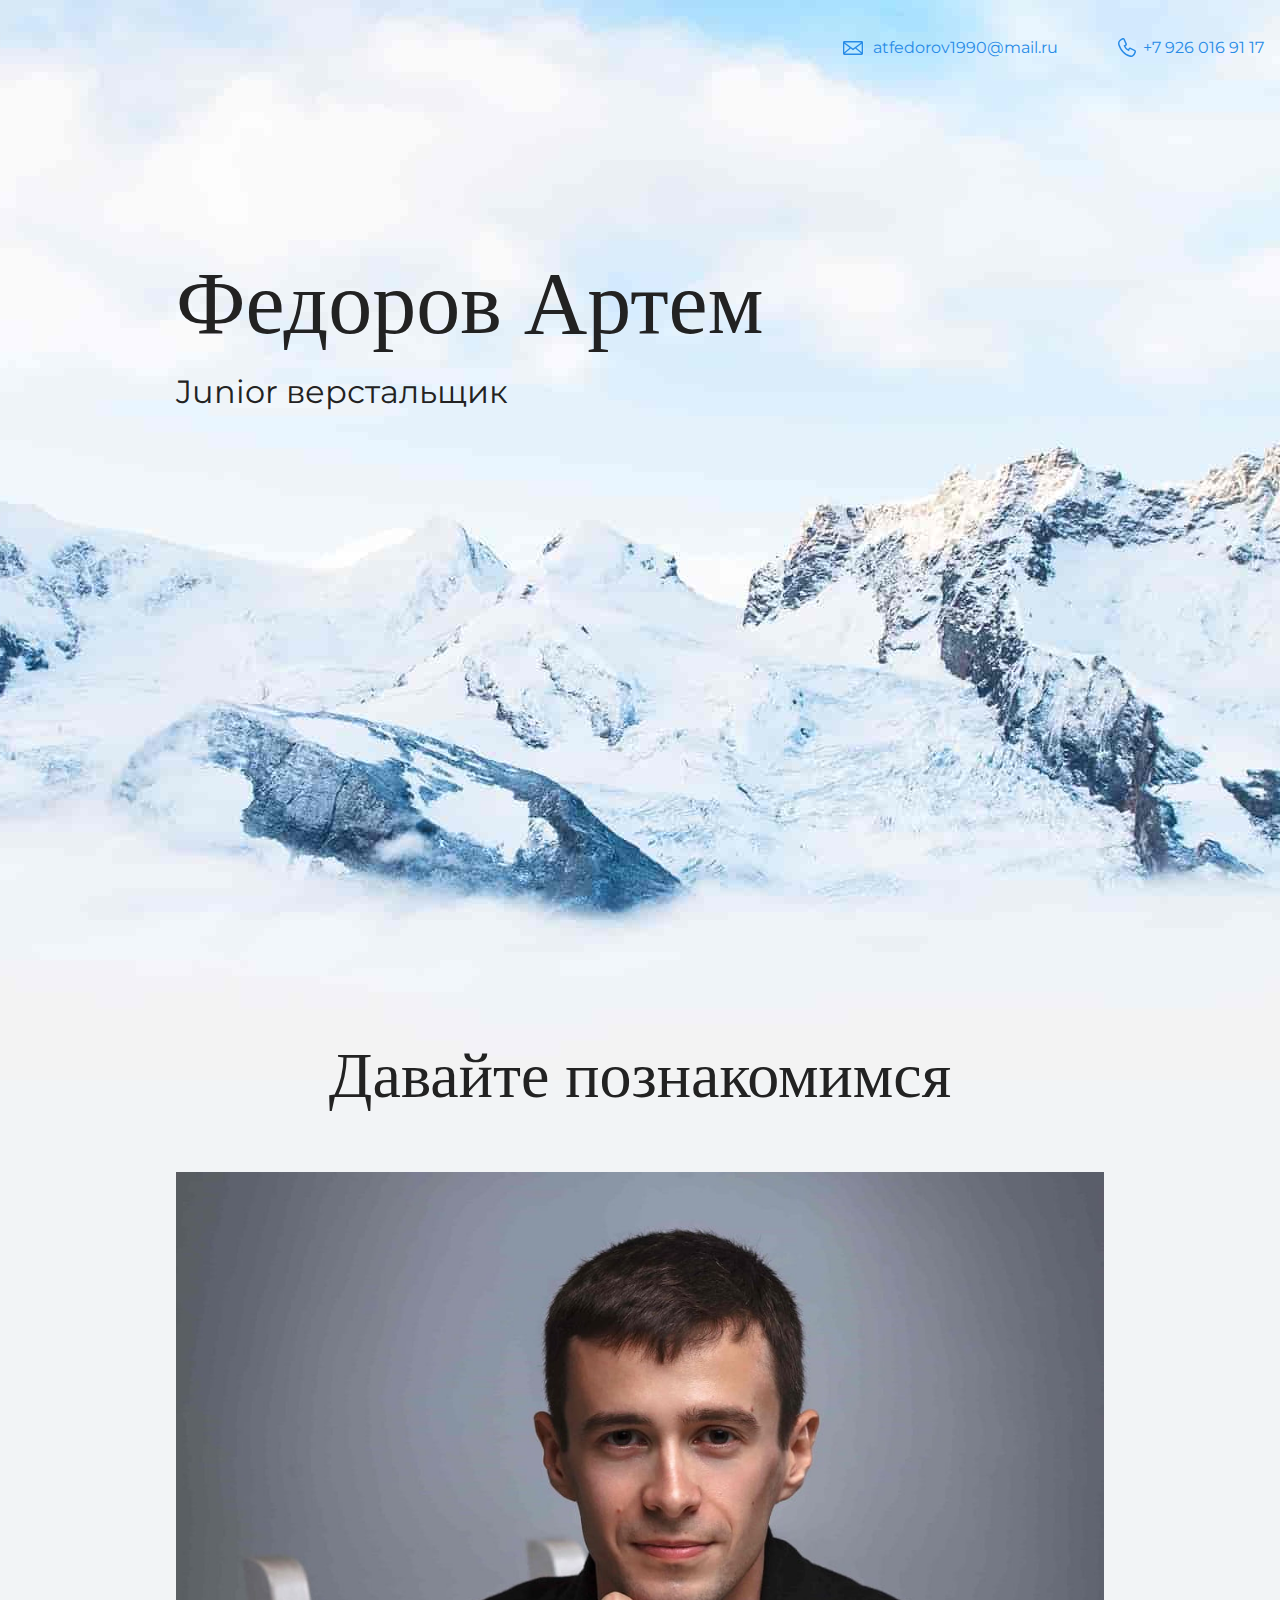
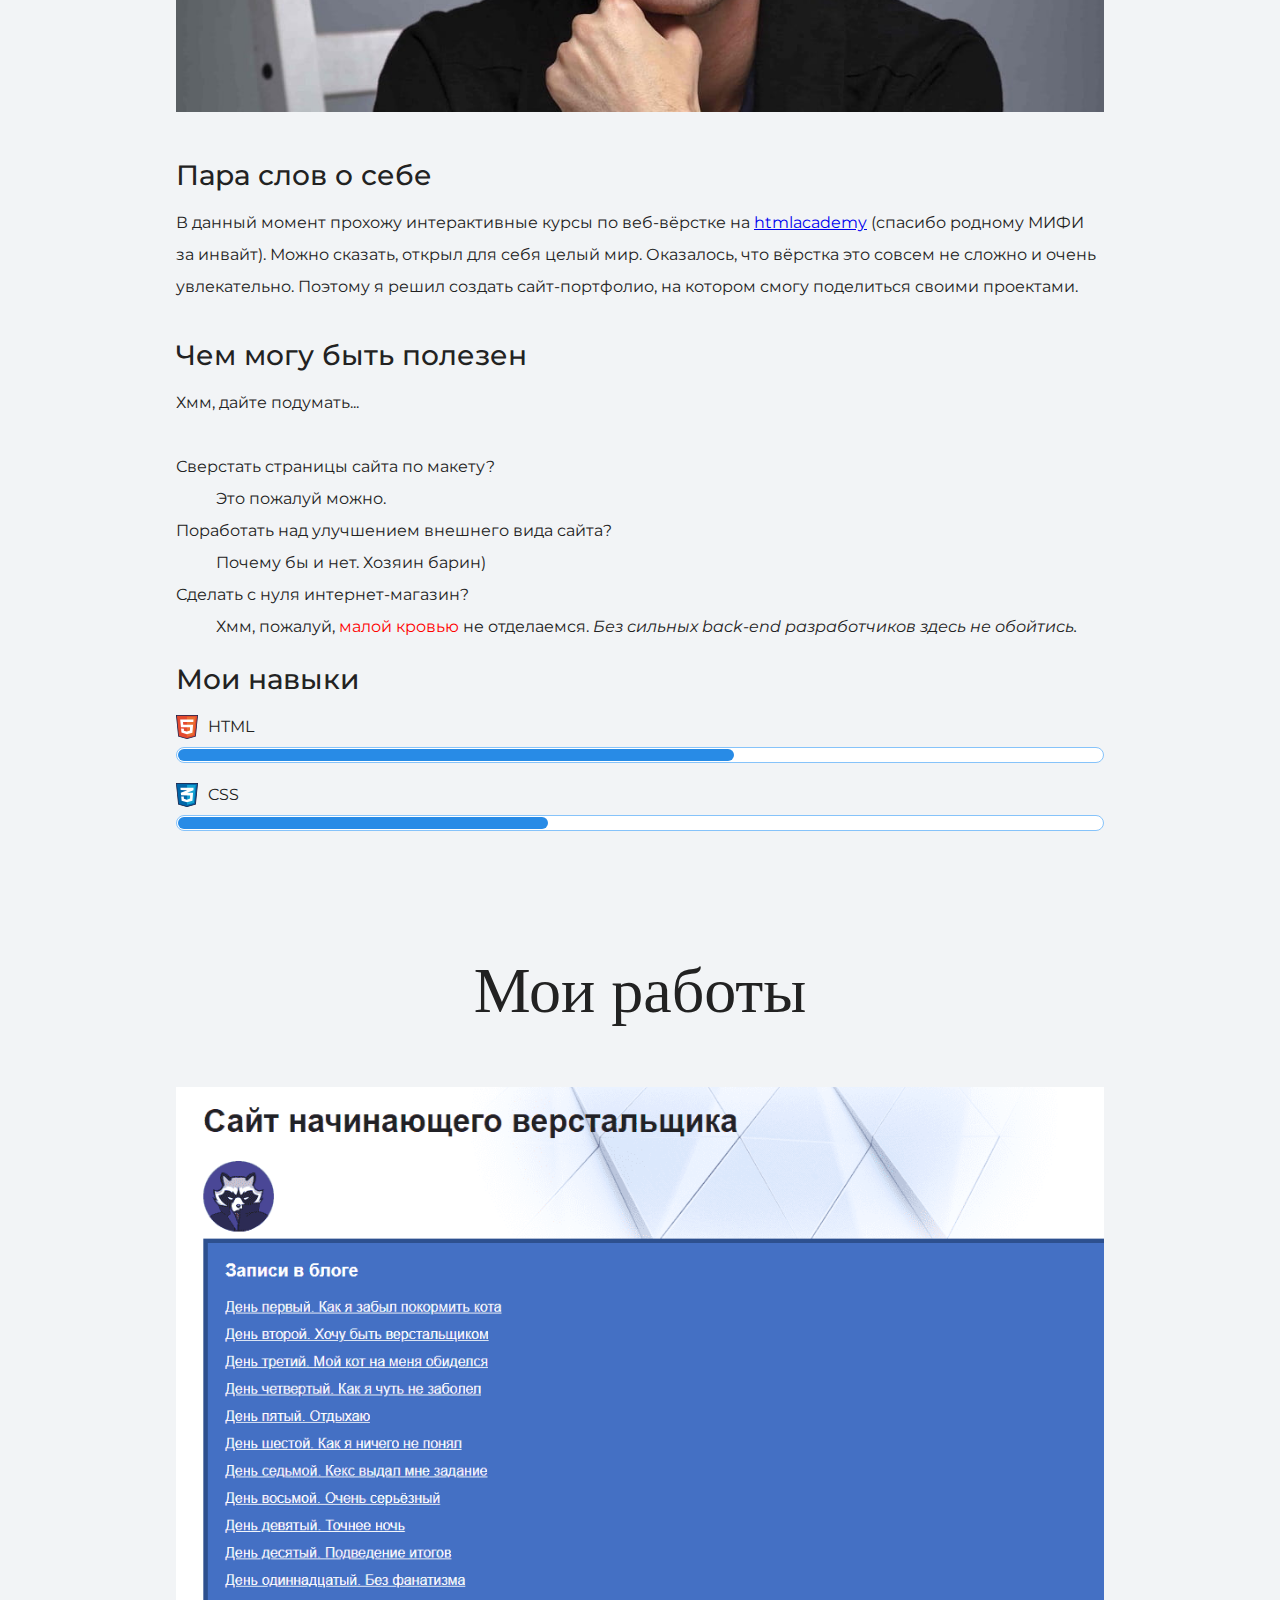
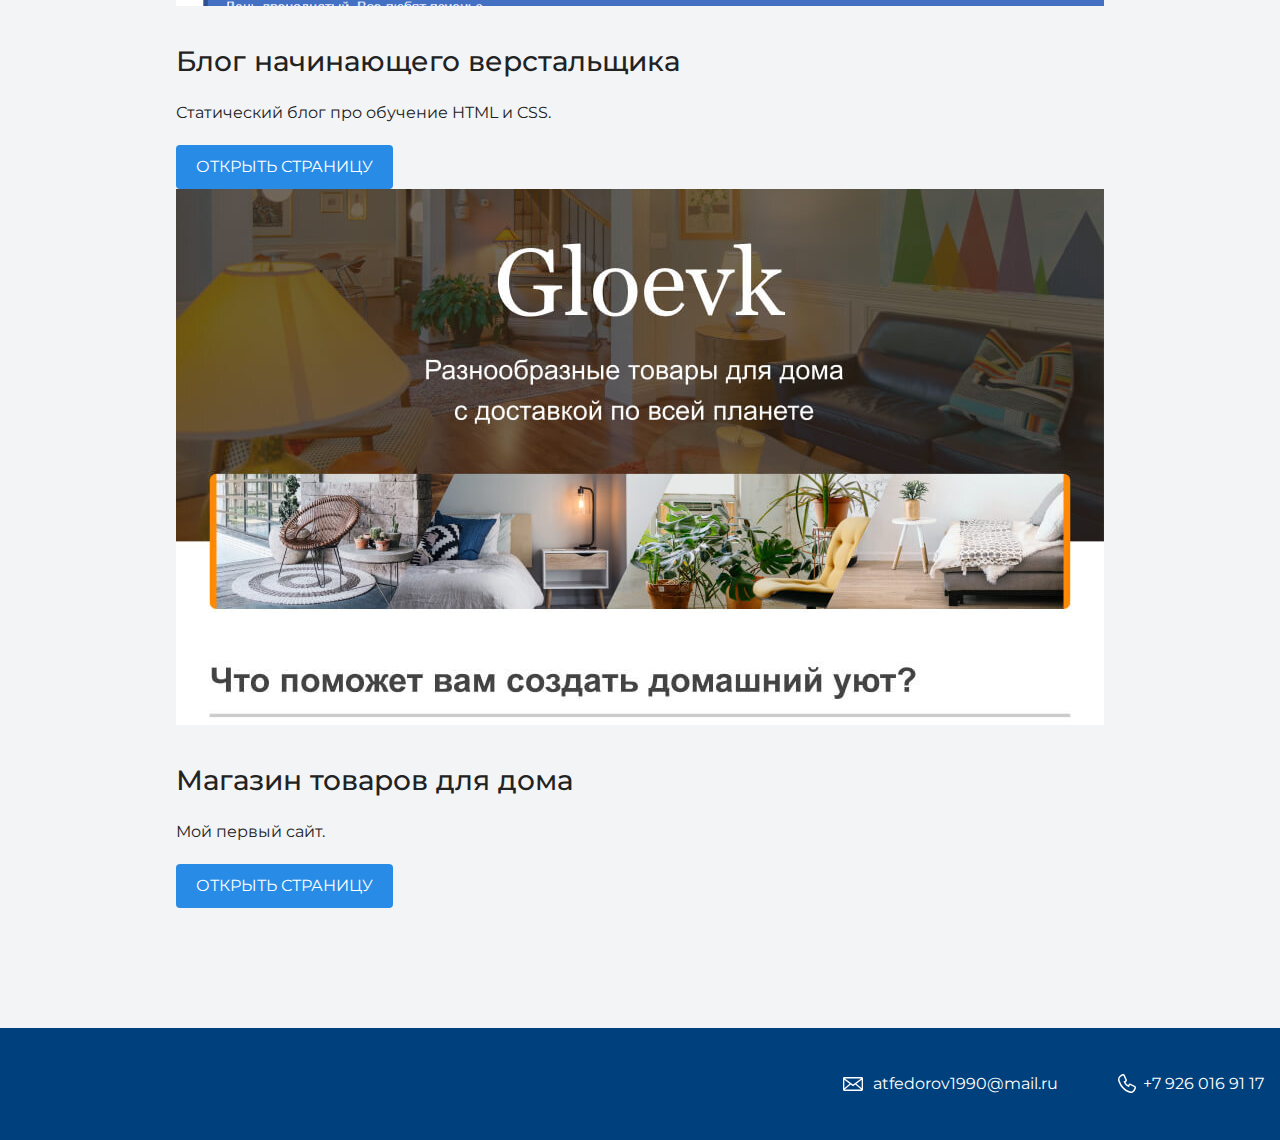
==== index.html @ 14bb5ca2 "[edit]: fix typos, change ordering in project section" ====
<!DOCTYPE html>
<html lang="ru">
  <head>
    <meta charset="UTF-8">
    <link rel="stylesheet" href="style.css">
    <link href="https://fonts.googleapis.com/css?family=Montserrat:400,500,700|Old+Standard+TT&display=swap&subset=cyrillic" rel="stylesheet">
    <title>Портфолио Junior верстальщика</title>
  </head>

  <body>
    <header class="page-header">
      <div class="container">
        <a class="header-email" href="mailto:atfedorov1990@mail.ru">atfedorov1990@mail.ru</a>
        <a class="header-phone" href="tel:+79260169117">+7 926 016 91 17</a>
      </div>
    </header>

    <main>
      <div class="container">
        <section class="hero-image">
          <h1 class="heading">Федоров Артем</h1>
          <p>Junior верстальщик</p>
        </section>

        <section class="intro">
          <h2 class="subheading">Давайте познакомимся</h2>
          <figure class="user-image">
            <img src="files/user.jpg" width="928" alt="Фотография Фодорова Артема">
          </figure>
          <h3>Пара слов о себе</h3>
          <p>В данный момент прохожу интерактивные курсы по веб-вёрстке на <a href="https://htmlacademy.ru/">htmlacademy</a> (спасибо родному МИФИ за инвайт). Можно сказать, открыл для себя целый мир. Оказалось, что вёрстка это совсем не сложно и очень увлекательно. Поэтому я решил создать сайт-портфолио, на котором смогу поделиться своими проектами.</p>
          <h3>Чем могу быть полезен</h3>
          <p>Хмм, дайте подумать...</p>
          <dl>
            <dt>Сверстать страницы сайта по макету?</dt>
            <dd>Это пожалуй можно.</dd>
            <dt>Поработать над улучшением внешнего вида сайта?</dt>
            <dd>Почему бы и нет. Хозяин барин)</dd>
            <dt>Сделать с нуля интернет-магазин?</dt>
            <dd>Хмм, пожалуй, <span class="danger-text">малой кровью</span> не отделаемся. <em>Без сильных back-end разработчиков здесь не обойтись.</em></dd>
          </dl>
          <div class="skills">
            <h3>Мои навыки</h3>
            <dl class="skills-list">
              <dt class="skill-html">HTML</dt>
              <dd class="level"><div style="width: 60%;">60%</div></dd>
              <dt class="skill-css">CSS</dt>
              <dd class="level"><div style="width: 40%;">40%</div></dd>
          </div>
        </section>

        <section class="portfolio">
          <h2 class="subheading">Мои работы</h2>
          <figure class="project-image">
            <img src="files/project-blog.png" width="928" alt="Сайт начинающего верстальщика">
          </figure>
          <h3>Блог начинающего верстальщика</h3>
          <p>Статический блог про обучение HTML и CSS.</p>
          <a class="button" href="source/project-blog/index.html">Открыть страницу</a>
          <figure class="project-image">
            <img src="files/project-gloevk.jpg" width="928" alt="Cайт магазина товаров для дома">
          </figure>
          <h3>Магазин товаров для дома</h3>
          <p>Мой первый сайт.</p>
          <a class="button" href="source/project-gloevk/index.html">Открыть страницу</a>
        </section>
      </div>
    </main>

    <footer class="page-footer">
      <div class="container">
        <a class="footer-email" href="mailto:atfedorov1990@mail.ru">atfedorov1990@mail.ru</a>
        <a class="footer-phone" href="tel:+79260169117">+7 926 016 91 17</a>
      </div>
    </footer>
  </body>
</html>
---- style.css ----
body {
  margin: 0;
  min-width: 960px;
  font-family: "Montserrat", "Helvetica", "Arial", sans-serif;
  font-size: 16px;
  line-height: 32px;
  color: #222222;
  background-color: #f2f4f6;
  background-image: url("img/hero-bg.jpg");
  background-repeat: no-repeat;
  background-position: top center;
}

.container {
  max-width: 928px;
  margin: 0 auto;
  padding: 0 16px;
}

.page-header {
  margin: 0 0 160px;
  padding: 32px 0 32px;
}

.page-header .container,
.page-footer .container {
  max-width: 1408px;
  text-align: right;
}

.page-header a {
  margin-left: 56px;
  color: #288be6;
  text-decoration: none;
  background-repeat: no-repeat;
  background-position: left;
}

.header-email {
  padding-left: 30px;
  background-image: url("img/icon-email-header.svg");
}

.header-phone {
  padding-left: 25px;
  background-image: url("img/icon-phone-header.svg");
}

.hero-image {
  margin-bottom: 620px;
}

.hero-image .container {
  max-width: 1408px;
  text-align: center;
}

.heading {
  margin: 0 0 16px;
  font-family: "Old Standard TT", "Times", "Times New Roman", serif;
  font-size: 88px;
  line-height: 96px;
  font-weight: 400;
}

.hero-image p {
  margin: 0;
  font-size: 32px;
  line-height: 48px;
}

.intro {
  margin: 0 0 120px;
}

.subheading {
  margin: 0 0 56px;
  font-family: "Old Standard TT", "Times", "Times New Roman", serif;
  font-size: 64px;
  line-height: 80px;
  font-weight: 400;
  text-align: center;
}

.user-image {
  margin: 0 0 32px;
  text-align: center;
}

.intro h3,
.portfolio h3 {
  margin: 0 0 12px;
  font-size: 28px;
  line-height: 40px;
  font-weight: 500;
}

.intro p {
  margin: 0 0 32px;
}

.skills-list {
  margin: 0;
  padding: 0;
}

.skills-list dt {
  padding-left: 32px;
  background-repeat: no-repeat;
  background-position: left;
}

.skill-html {
  background-image: url("img/icon-html.svg");
}

.skill-css {
  background-image: url("img/icon-css.svg");
}

.level {
  margin: 4px 0 16px;
  padding: 0;
  height: 14px;
  font-size: 0;
  background-color: #ffffff;
  border: 1px solid #86c3fa;
  border-radius: 8px;
}

.level div {
  margin: 1px;
  height: 12px;
  background-color: #288be6;
  border-radius: 6px;
}

.portfolio {
  margin: 0 0 120px;
}

.projects {
  margin: 0;
  padding: 0;
  list-style: none;
}

.projects li {
  margin: 0 0 80px;
}

.project-image {
  margin: 0 0 24px;
  text-align: center;
}

.projects p {
  margin: 0 0 24px;
}

.button {
  padding: 6px 20px;
  display: inline-block;
  vertical-align: baseline;
  text-decoration: none;
  text-transform: uppercase;
  border-radius: 4px;
  background-color: #288be6;
  color: #ffffff;
}

.page-footer {
  padding: 40px 0;
  background-color: #00417d;
  color: #ffffff;
}

.page-footer a {
  margin-left: 56px;
  color: inherit;
  text-decoration: none;
  background-repeat: no-repeat;
  background-position: left;
}

.footer-email {
  padding-left: 30px;
  background-image: url("img/icon-email-footer.svg");
}

.footer-phone {
  padding-left: 25px;
  background-image: url("img/icon-phone-footer.svg");
}

.danger-text {
  color: #FF0000;
}
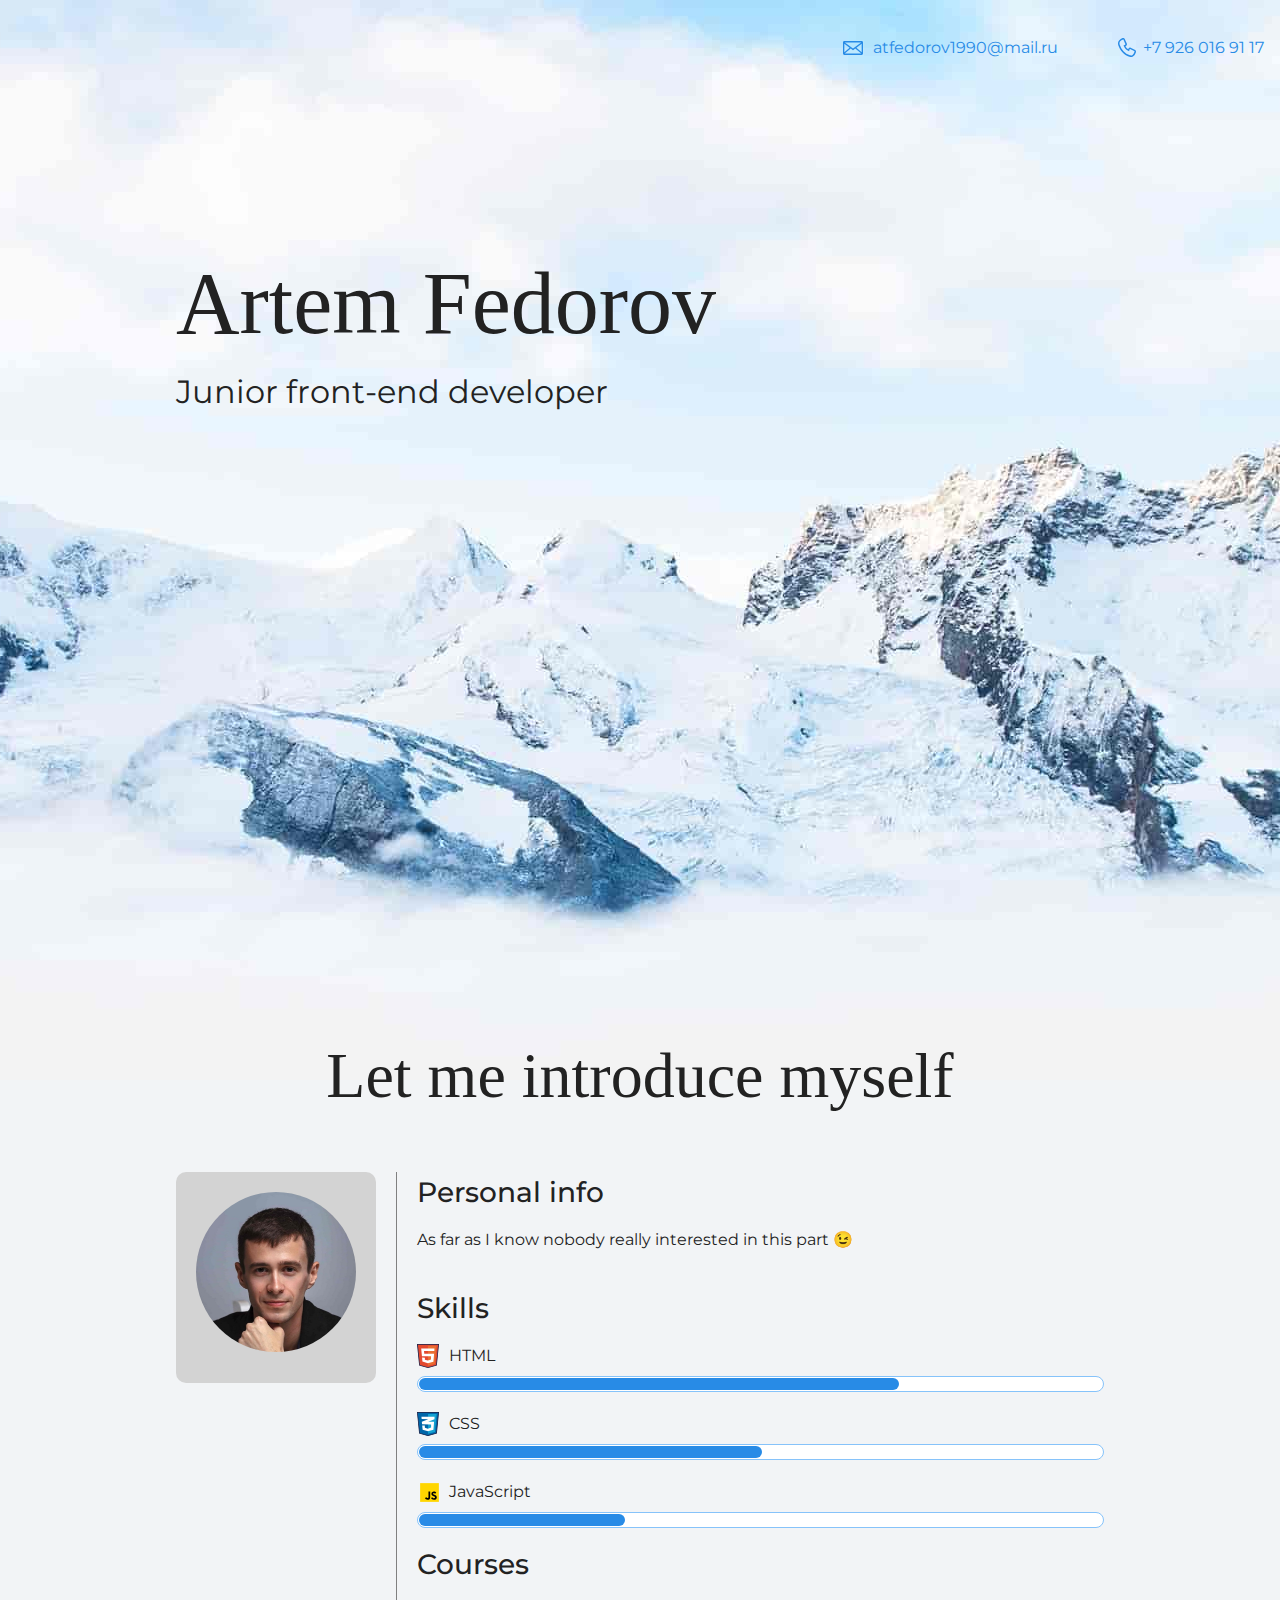
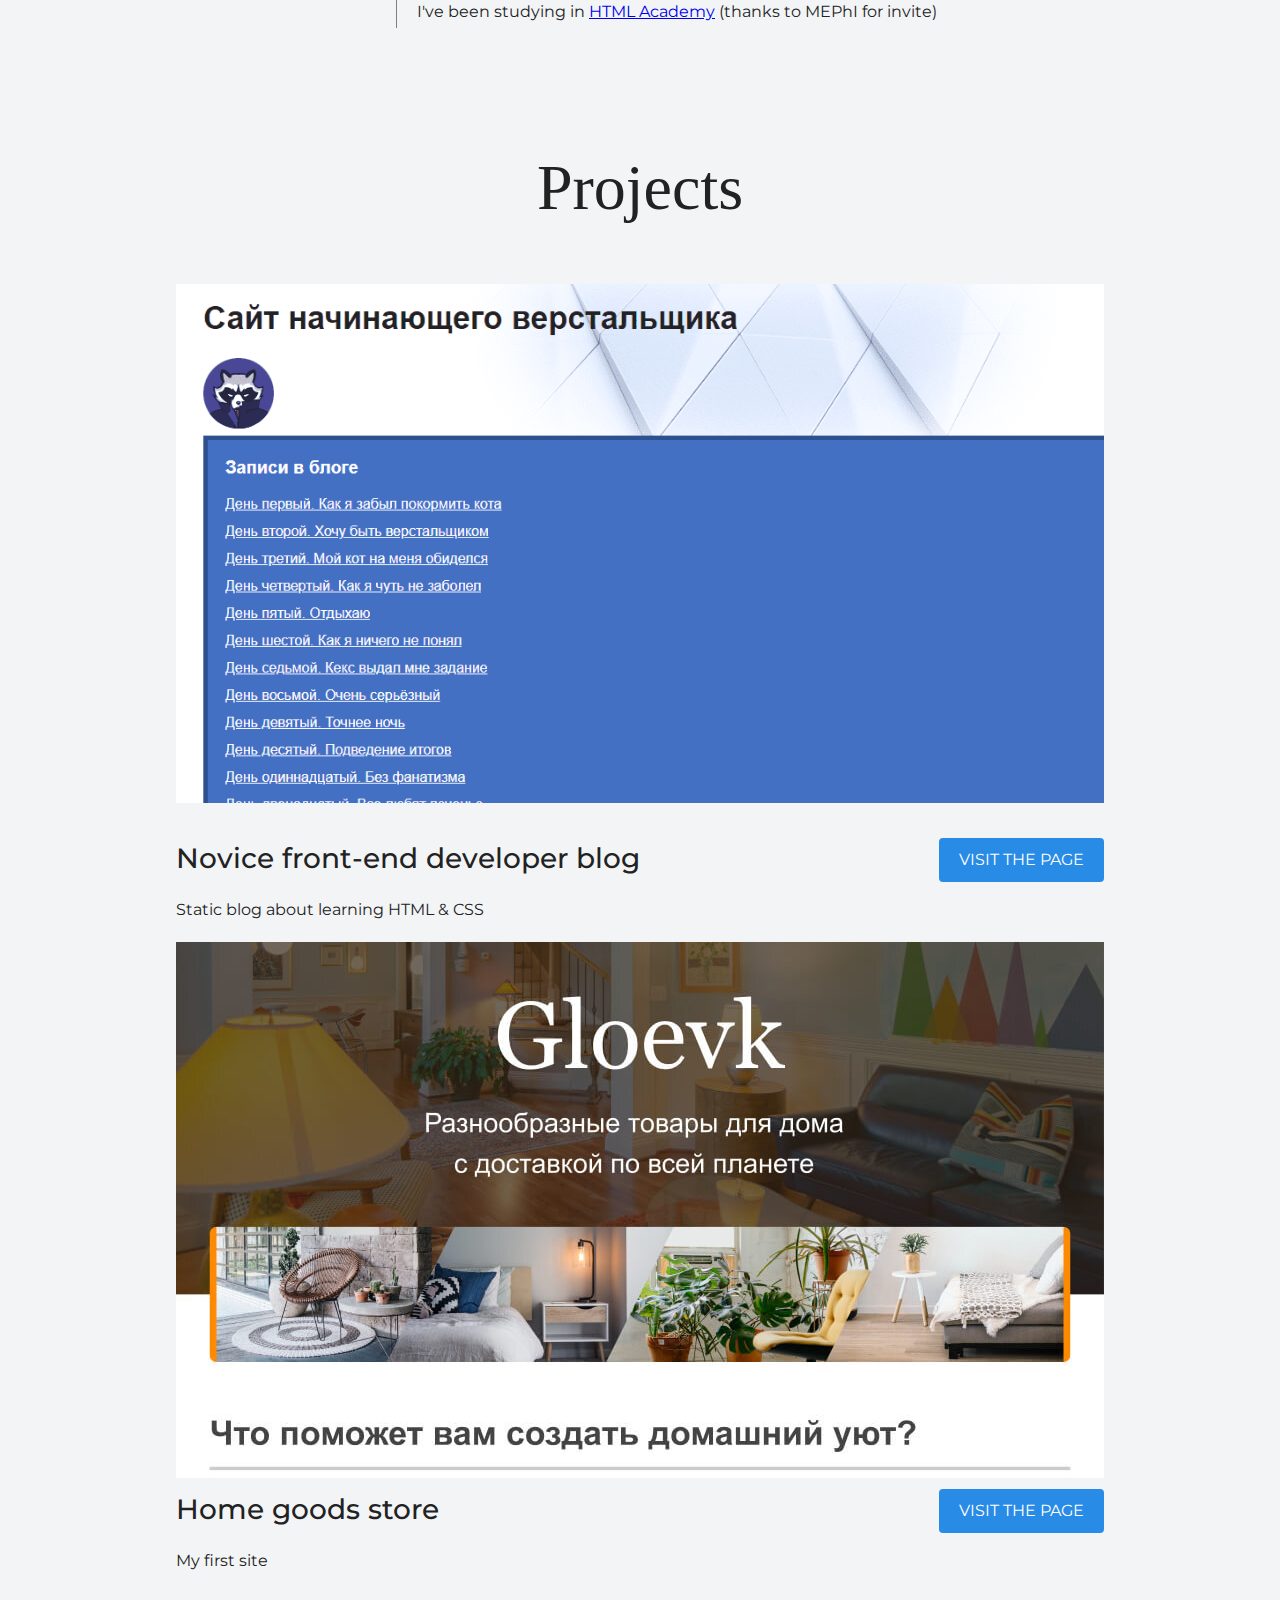
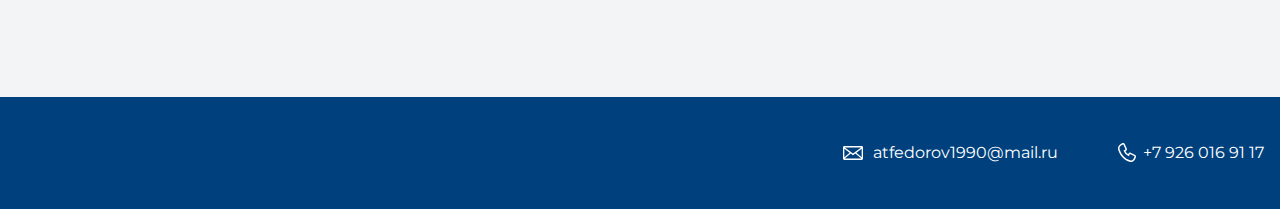
==== commit f9da475d: "[EDIT]: new layout on float, info update, change language to english" ====
--- a/index.html
+++ b/index.html
@@ -1,10 +1,10 @@
 <!DOCTYPE html>
-<html lang="ru">
+<html lang="en">
   <head>
     <meta charset="UTF-8">
     <link rel="stylesheet" href="style.css">
     <link href="https://fonts.googleapis.com/css?family=Montserrat:400,500,700|Old+Standard+TT&display=swap&subset=cyrillic" rel="stylesheet">
-    <title>Портфолио Junior верстальщика</title>
+    <title>Портфолио Junior front-end разработчика</title>
   </head>
 
   <body>
@@ -18,51 +18,56 @@
     <main>
       <div class="container">
         <section class="hero-image">
-          <h1 class="heading">Федоров Артем</h1>
-          <p>Junior верстальщик</p>
+          <h1 class="heading">Artem Fedorov</h1>
+          <p>Junior front-end developer</p>
         </section>
 
         <section class="intro">
-          <h2 class="subheading">Давайте познакомимся</h2>
-          <figure class="user-image">
-            <img src="files/user.jpg" width="928" alt="Фотография Фодорова Артема">
-          </figure>
-          <h3>Пара слов о себе</h3>
-          <p>В данный момент прохожу интерактивные курсы по веб-вёрстке на <a href="https://htmlacademy.ru/">htmlacademy</a> (спасибо родному МИФИ за инвайт). Можно сказать, открыл для себя целый мир. Оказалось, что вёрстка это совсем не сложно и очень увлекательно. Поэтому я решил создать сайт-портфолио, на котором смогу поделиться своими проектами.</p>
-          <h3>Чем могу быть полезен</h3>
-          <p>Хмм, дайте подумать...</p>
-          <dl>
-            <dt>Сверстать страницы сайта по макету?</dt>
-            <dd>Это пожалуй можно.</dd>
-            <dt>Поработать над улучшением внешнего вида сайта?</dt>
-            <dd>Почему бы и нет. Хозяин барин)</dd>
-            <dt>Сделать с нуля интернет-магазин?</dt>
-            <dd>Хмм, пожалуй, <span class="danger-text">малой кровью</span> не отделаемся. <em>Без сильных back-end разработчиков здесь не обойтись.</em></dd>
-          </dl>
-          <div class="skills">
-            <h3>Мои навыки</h3>
-            <dl class="skills-list">
-              <dt class="skill-html">HTML</dt>
-              <dd class="level"><div style="width: 60%;">60%</div></dd>
-              <dt class="skill-css">CSS</dt>
-              <dd class="level"><div style="width: 40%;">40%</div></dd>
+          <h2 class="subheading">Let me introduce myself</h2>
+          <div class="layout-positioner">
+            <div class="layout-column1">
+              <figure class="user-image">
+                <img src="files/user.jpg" width="160" height="160" alt="Artem Fedorov photo">
+              </figure>
+            </div>
+            <div class="layout-column2">
+              <h3>Personal info</h3>
+              <p>As far as I know nobody really interested in this part 😉</p>
+              <div class="skills">
+                <h3>Skills</h3>
+                <dl class="skills-list">
+                  <dt class="skill-html">HTML</dt>
+                  <dd class="level"><div style="width: 70%;">70%</div></dd>
+                  <dt class="skill-css">CSS</dt>
+                  <dd class="level"><div style="width: 50%;">50%</div></dd>
+                  <dt class="skill-js">JavaScript</dt>
+                  <dd class="level"><div style="width: 30%;">30%</div></dd>
+                </dl>
+              </div>
+              <h3>Courses</h3>
+              <p>I've been studying in <a href="https://htmlacademy.ru/">HTML Academy</a> (thanks to MEPhI for invite)</p>
+            </div>
           </div>
         </section>
 
         <section class="portfolio">
-          <h2 class="subheading">Мои работы</h2>
+          <h2 class="subheading">Projects</h2>
           <figure class="project-image">
             <img src="files/project-blog.png" width="928" alt="Сайт начинающего верстальщика">
           </figure>
-          <h3>Блог начинающего верстальщика</h3>
-          <p>Статический блог про обучение HTML и CSS.</p>
-          <a class="button" href="source/project-blog/index.html">Открыть страницу</a>
+          <div class="layout-positioner">
+            <a class="button" href="source/project-blog/index.html">Visit the page</a>
+            <h3>Novice front-end developer blog</h3>
+            <p>Static blog about learning HTML & CSS</p>
+          </div
           <figure class="project-image">
             <img src="files/project-gloevk.jpg" width="928" alt="Cайт магазина товаров для дома">
           </figure>
-          <h3>Магазин товаров для дома</h3>
-          <p>Мой первый сайт.</p>
-          <a class="button" href="source/project-gloevk/index.html">Открыть страницу</a>
+          <div class="layout-positioner">
+            <a class="button" href="source/project-gloevk/index.html">Visit the page</a>
+            <h3>Home goods store</h3>
+            <p>My first site</p>
+          </div>
         </section>
       </div>
     </main>
--- a/style.css
+++ b/style.css
@@ -83,8 +83,12 @@
 }
 
 .user-image {
-  margin: 0 0 32px;
-  text-align: center;
+  margin: 0;
+  text-align: center;
+}
+
+.user-image img {
+  border-radius: 50%;
 }
 
 .intro h3,
@@ -116,6 +120,11 @@
 
 .skill-css {
   background-image: url("img/icon-css.svg");
+}
+
+.skill-js {
+  background-image: url("img/icon-js.svg");
+  background-size: 25px auto;
 }
 
 .level {
@@ -160,6 +169,7 @@
 
 .button {
   padding: 6px 20px;
+  float: right;
   display: inline-block;
   vertical-align: baseline;
   text-decoration: none;
@@ -196,3 +206,17 @@
 .danger-text {
   color: #FF0000;
 }
+
+.layout-column1 {
+  float: left;
+  width: 160px;
+  padding: 20px;
+  background-color: lightgray;
+  border-radius: 10px;
+}
+
+.layout-column2 {
+  border-left: 1px solid gray;
+  margin-left: 220px;
+  padding-left: 20px;
+}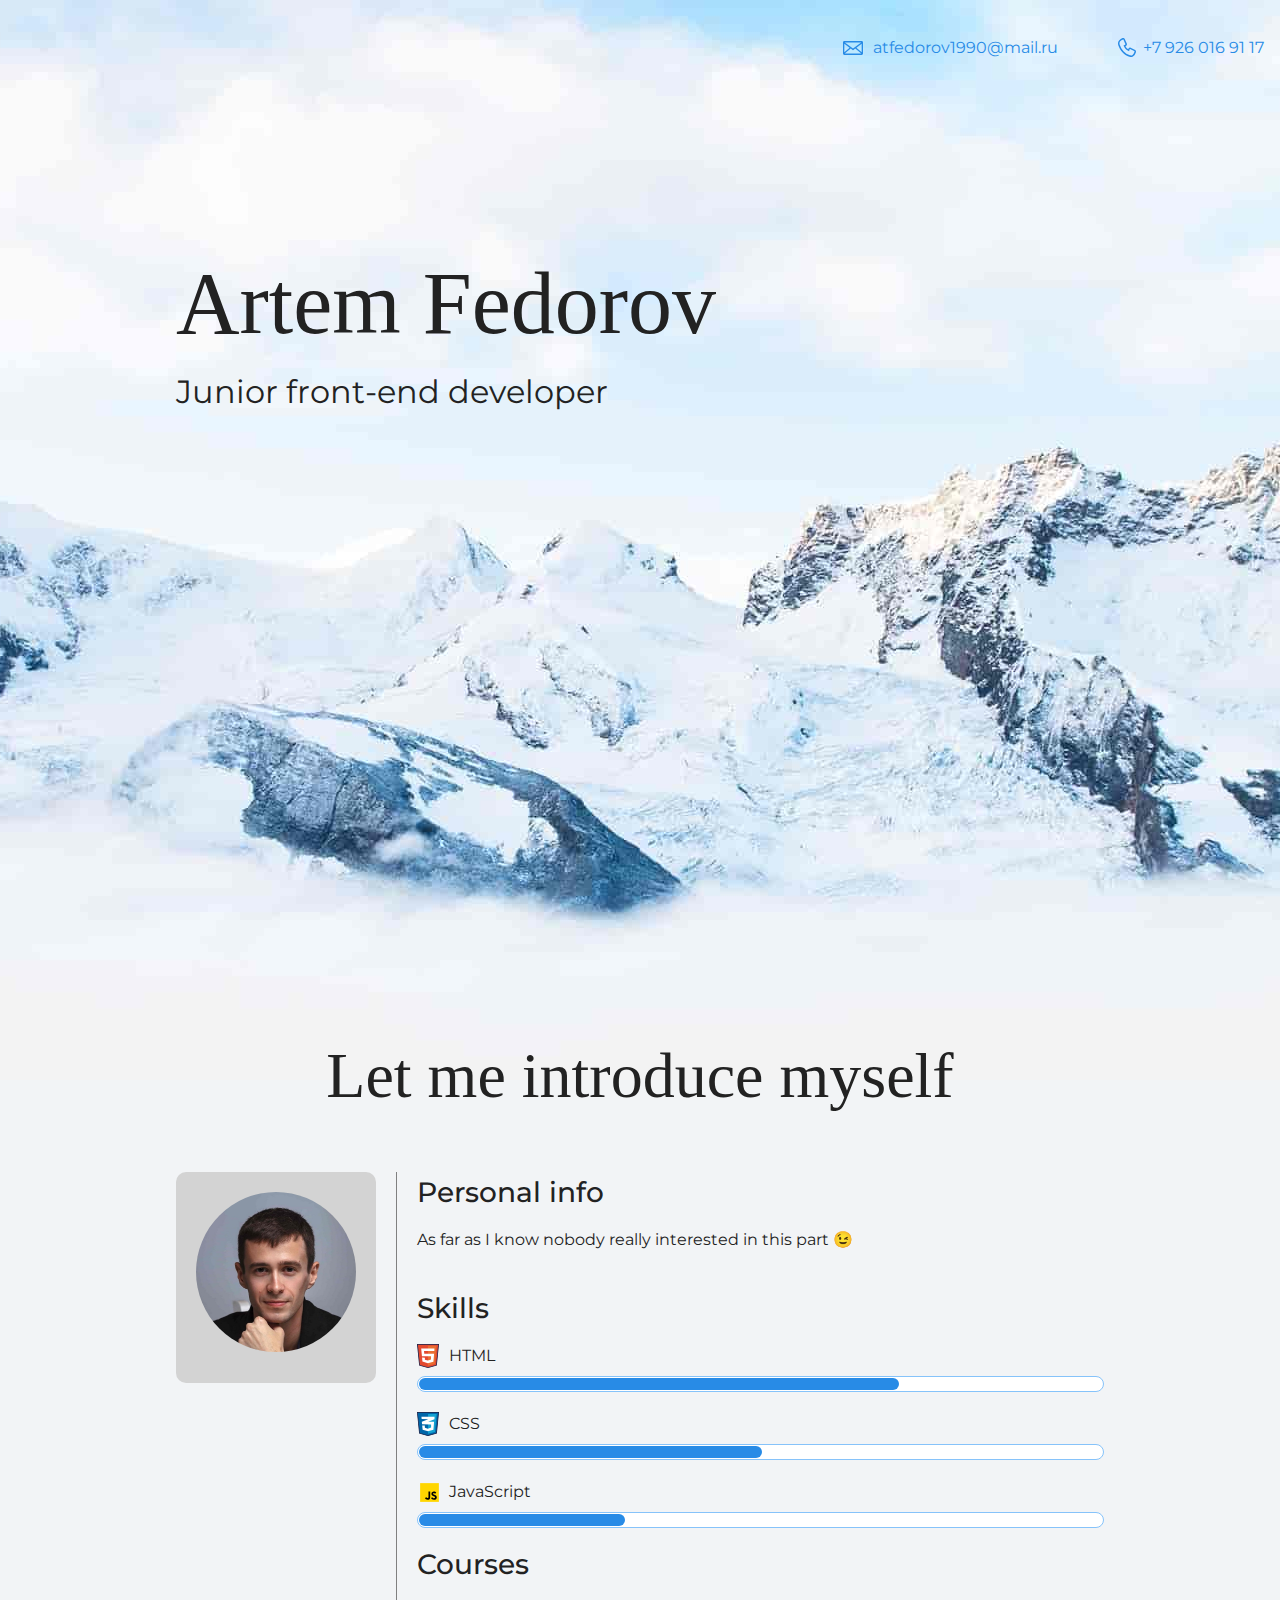
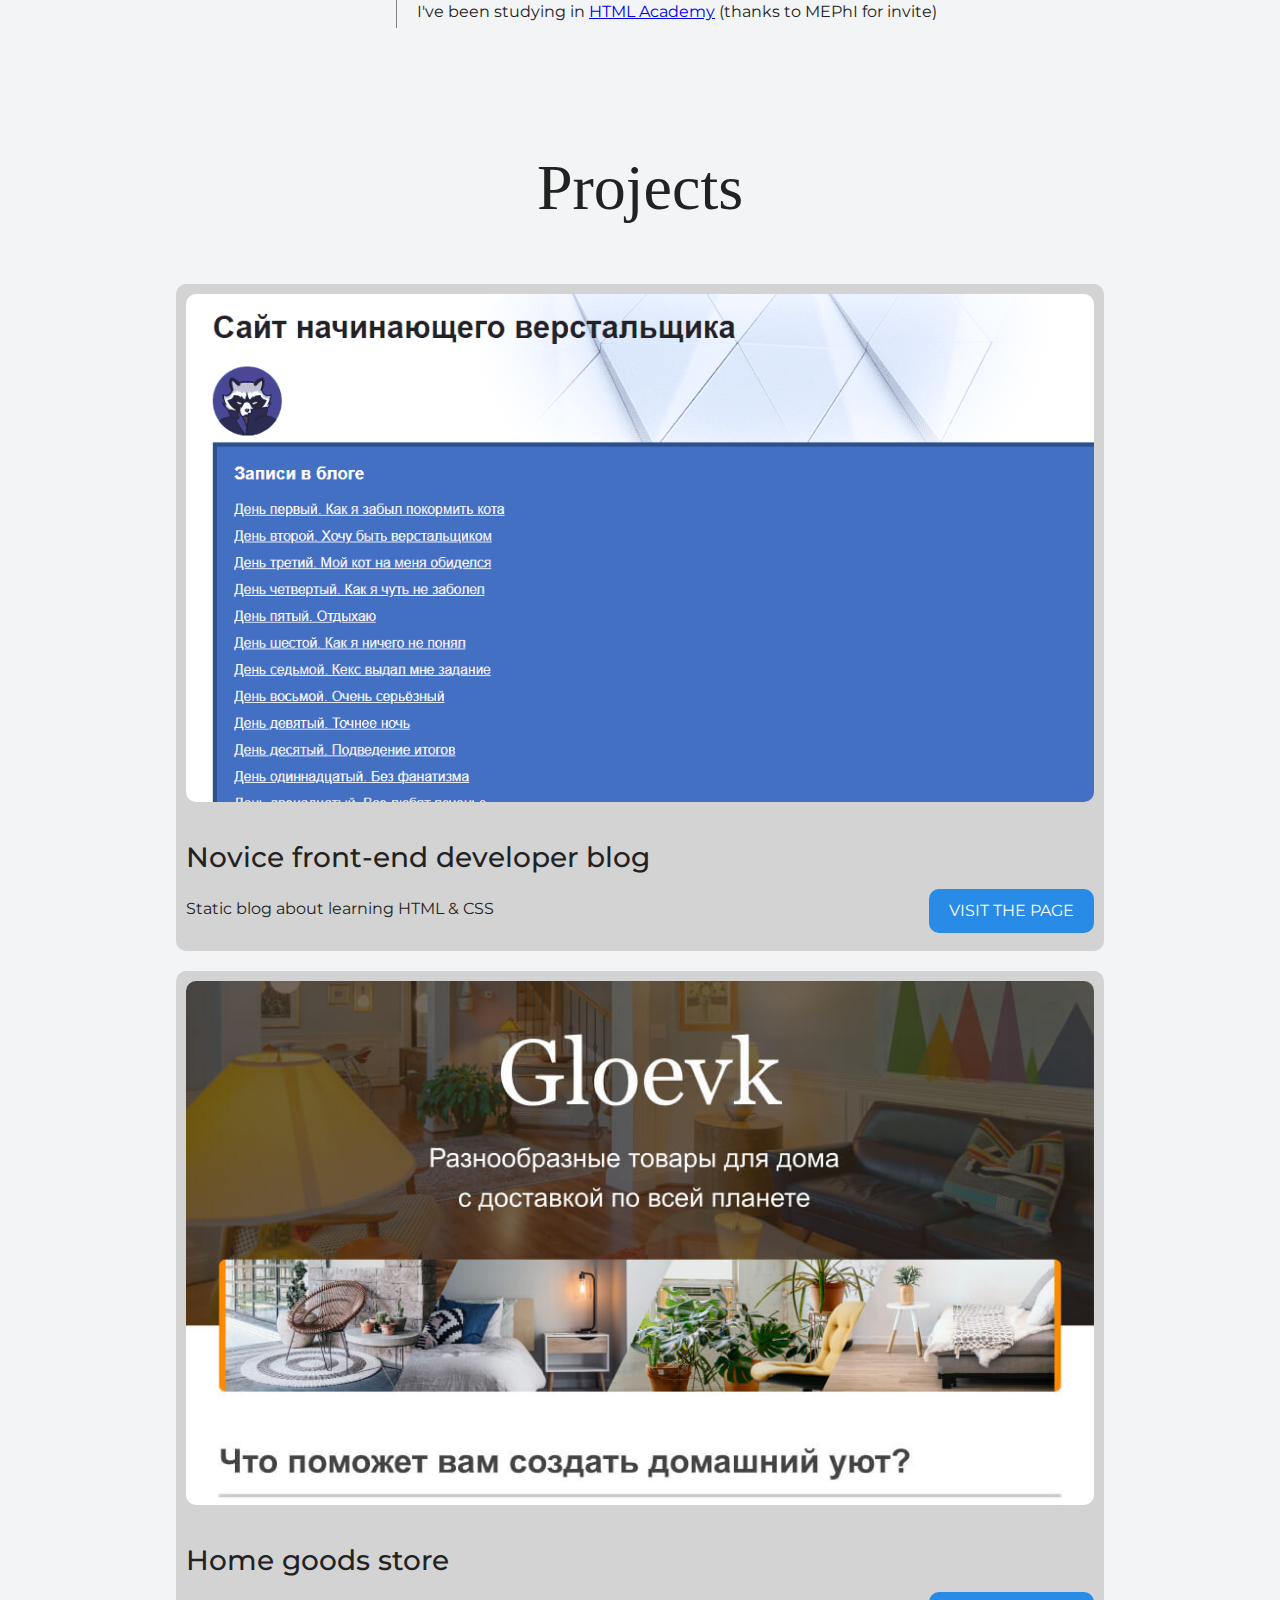
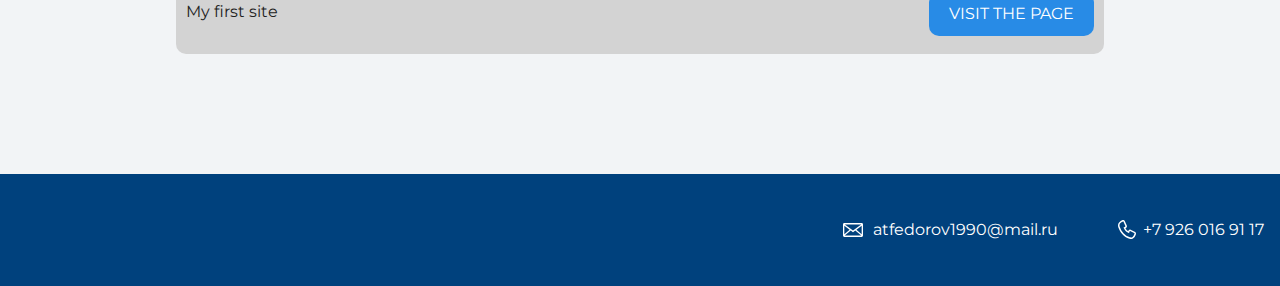
==== commit 38f9969d: "[EDIT]: better look for project section" ====
--- a/index.html
+++ b/index.html
@@ -4,7 +4,7 @@
     <meta charset="UTF-8">
     <link rel="stylesheet" href="style.css">
     <link href="https://fonts.googleapis.com/css?family=Montserrat:400,500,700|Old+Standard+TT&display=swap&subset=cyrillic" rel="stylesheet">
-    <title>Портфолио Junior front-end разработчика</title>
+    <title>Junior front-end developer portfolio</title>
   </head>
 
   <body>
@@ -52,21 +52,26 @@
 
         <section class="portfolio">
           <h2 class="subheading">Projects</h2>
-          <figure class="project-image">
-            <img src="files/project-blog.png" width="928" alt="Сайт начинающего верстальщика">
-          </figure>
-          <div class="layout-positioner">
-            <a class="button" href="source/project-blog/index.html">Visit the page</a>
-            <h3>Novice front-end developer blog</h3>
-            <p>Static blog about learning HTML & CSS</p>
-          </div
-          <figure class="project-image">
-            <img src="files/project-gloevk.jpg" width="928" alt="Cайт магазина товаров для дома">
-          </figure>
-          <div class="layout-positioner">
-            <a class="button" href="source/project-gloevk/index.html">Visit the page</a>
-            <h3>Home goods store</h3>
-            <p>My first site</p>
+          <div class="project">
+            <figure class="project-image">
+              <img src="files/project-blog.png" width="908" alt="Сайт начинающего верстальщика">
+            </figure>
+            <div class="layout-positioner">
+              <h3>Novice front-end developer blog</h3>
+              <a class="button" href="source/project-blog/index.html">Visit the page</a>
+              <p>Static blog about learning HTML & CSS</p>
+            </div>
+          </div>
+          
+          <div class="project">
+            <figure class="project-image">
+              <img src="files/project-gloevk.jpg" width="908" alt="Cайт магазина товаров для дома">
+            </figure>
+            <div class="layout-positioner">
+              <h3>Home goods store</h3>
+              <a class="button" href="source/project-gloevk/index.html">Visit the page</a>
+              <p>My first site</p>
+            </div>
           </div>
         </section>
       </div>
--- a/style.css
+++ b/style.css
@@ -174,7 +174,8 @@
   vertical-align: baseline;
   text-decoration: none;
   text-transform: uppercase;
-  border-radius: 4px;
+  text-weight: bold;
+  border-radius: 10px;
   background-color: #288be6;
   color: #ffffff;
 }
@@ -219,4 +220,15 @@
   border-left: 1px solid gray;
   margin-left: 220px;
   padding-left: 20px;
-}+}
+
+.project {
+  margin-bottom: 20px;
+  padding: 10px;
+  background-color: lightgray;
+  border-radius: 10px;
+}
+
+.project img {
+  border-radius: 10px;
+}
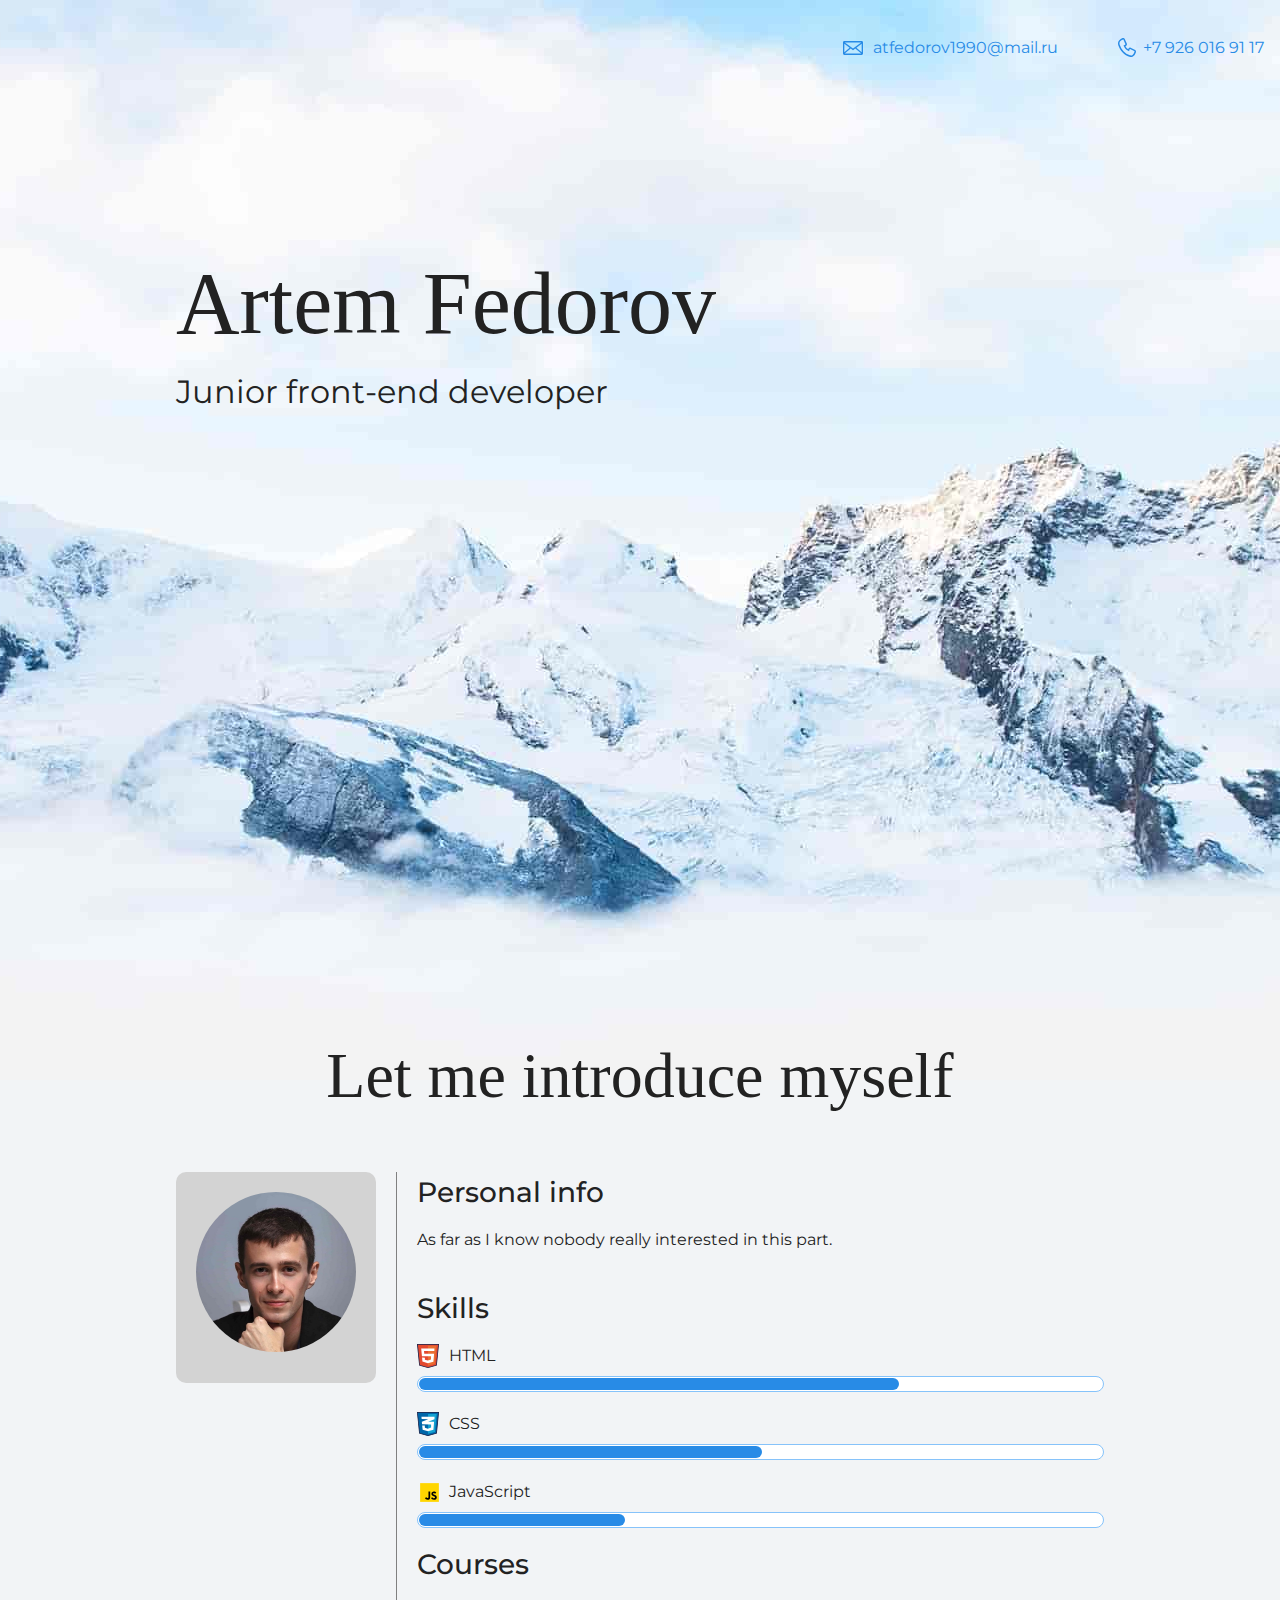
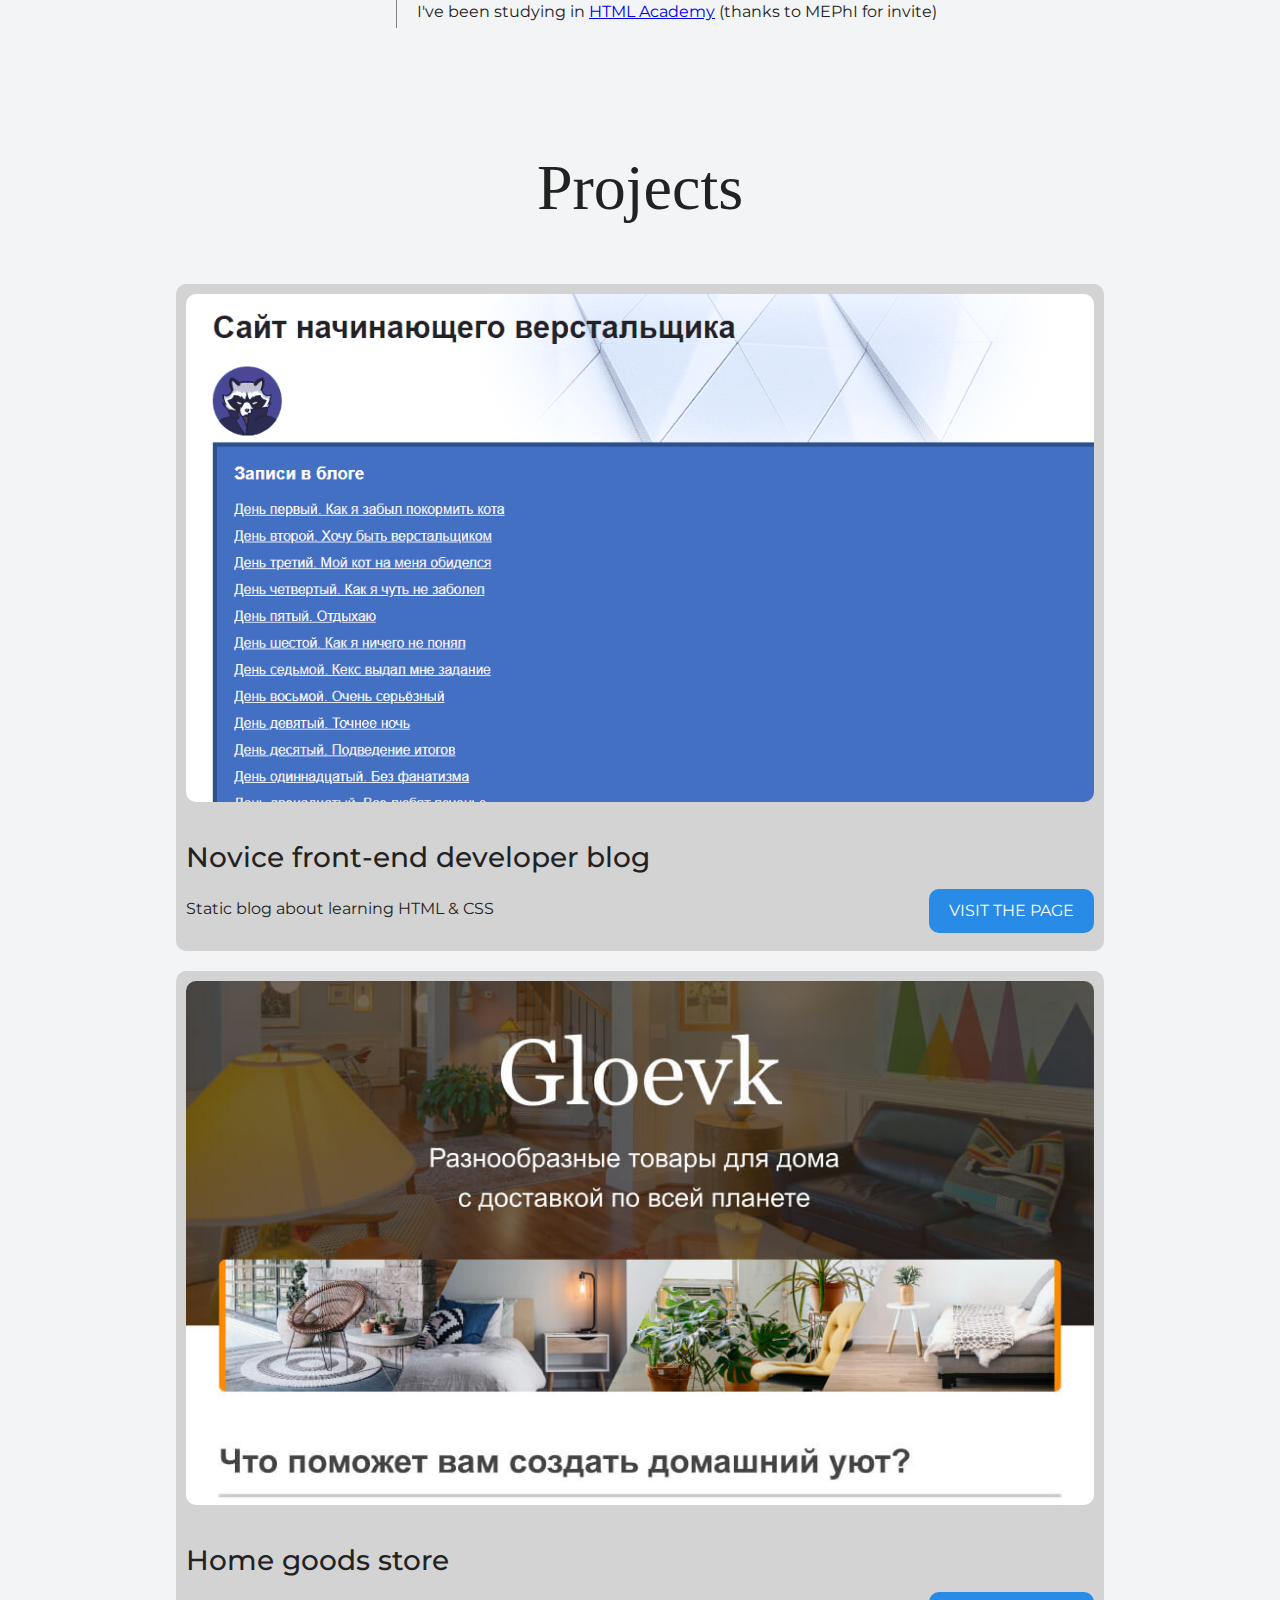
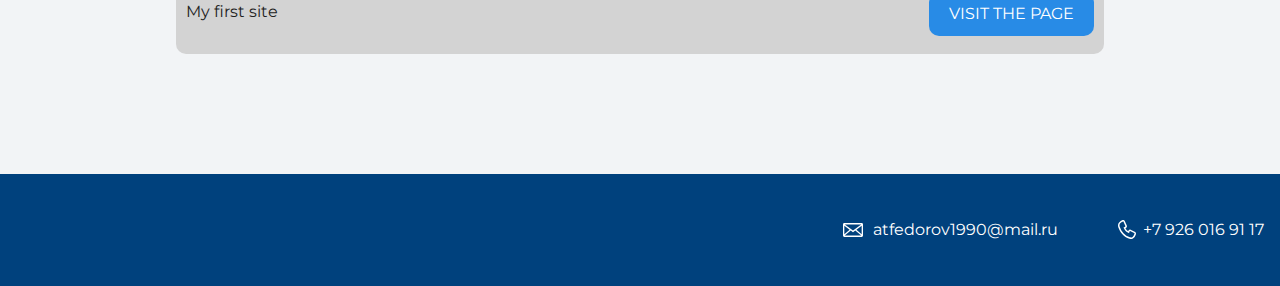
==== commit 8de8d374: "[EDIT]: interactive links, tooltips for skills level" ====
--- a/index.html
+++ b/index.html
@@ -32,16 +32,16 @@
             </div>
             <div class="layout-column2">
               <h3>Personal info</h3>
-              <p>As far as I know nobody really interested in this part 😉</p>
+              <p>As far as I know nobody really interested in this part.</p>
               <div class="skills">
                 <h3>Skills</h3>
                 <dl class="skills-list">
                   <dt class="skill-html">HTML</dt>
-                  <dd class="level"><div style="width: 70%;">70%</div></dd>
+                  <dd class="level"><div style="width: 70%;" title="70%">70%</div></dd>
                   <dt class="skill-css">CSS</dt>
-                  <dd class="level"><div style="width: 50%;">50%</div></dd>
+                  <dd class="level"><div style="width: 50%;" title="50%">50%</div></dd>
                   <dt class="skill-js">JavaScript</dt>
-                  <dd class="level"><div style="width: 30%;">30%</div></dd>
+                  <dd class="level"><div style="width: 30%;" title="30%">30%</div></dd>
                 </dl>
               </div>
               <h3>Courses</h3>
--- a/style.css
+++ b/style.css
@@ -180,6 +180,14 @@
   color: #ffffff;
 }
 
+.button:hover {
+  background-color: #086bc6;
+}
+
+.button:active {
+  background-color: #f88b16;
+}
+
 .page-footer {
   padding: 40px 0;
   background-color: #00417d;
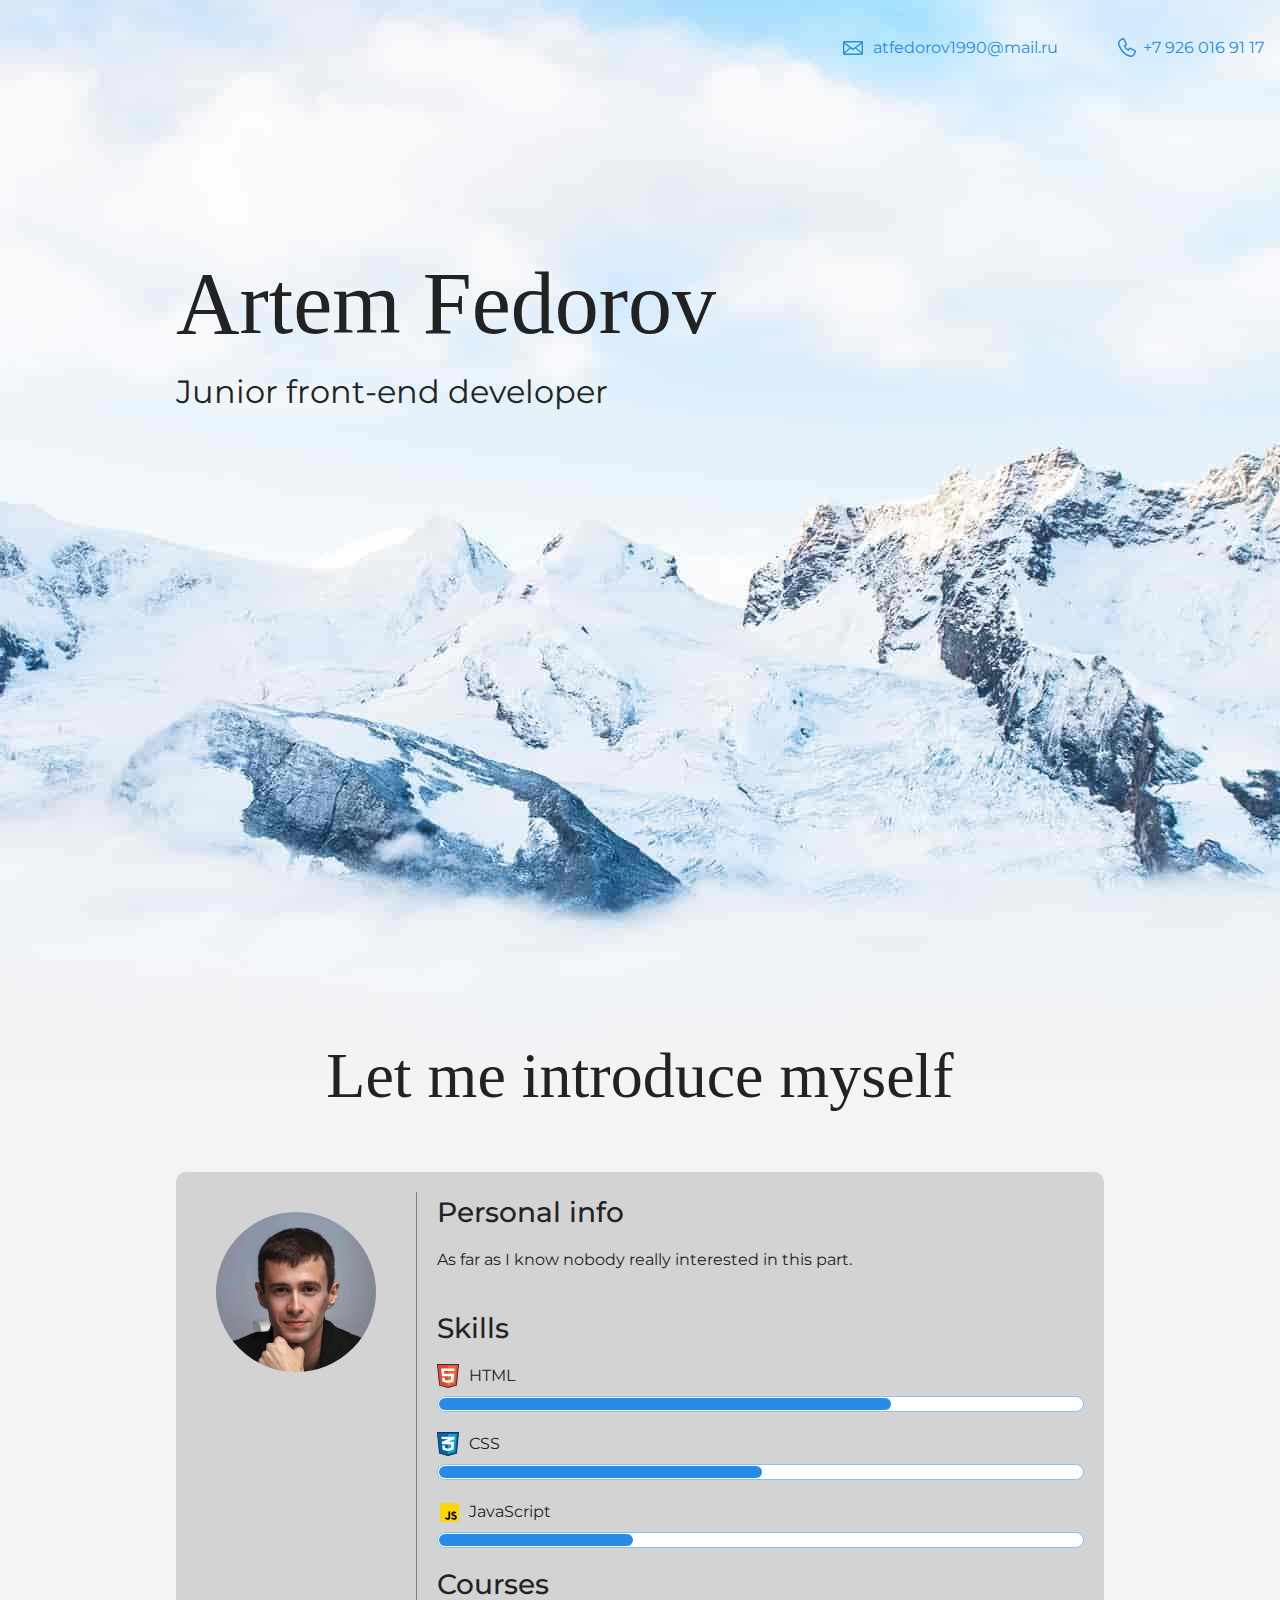
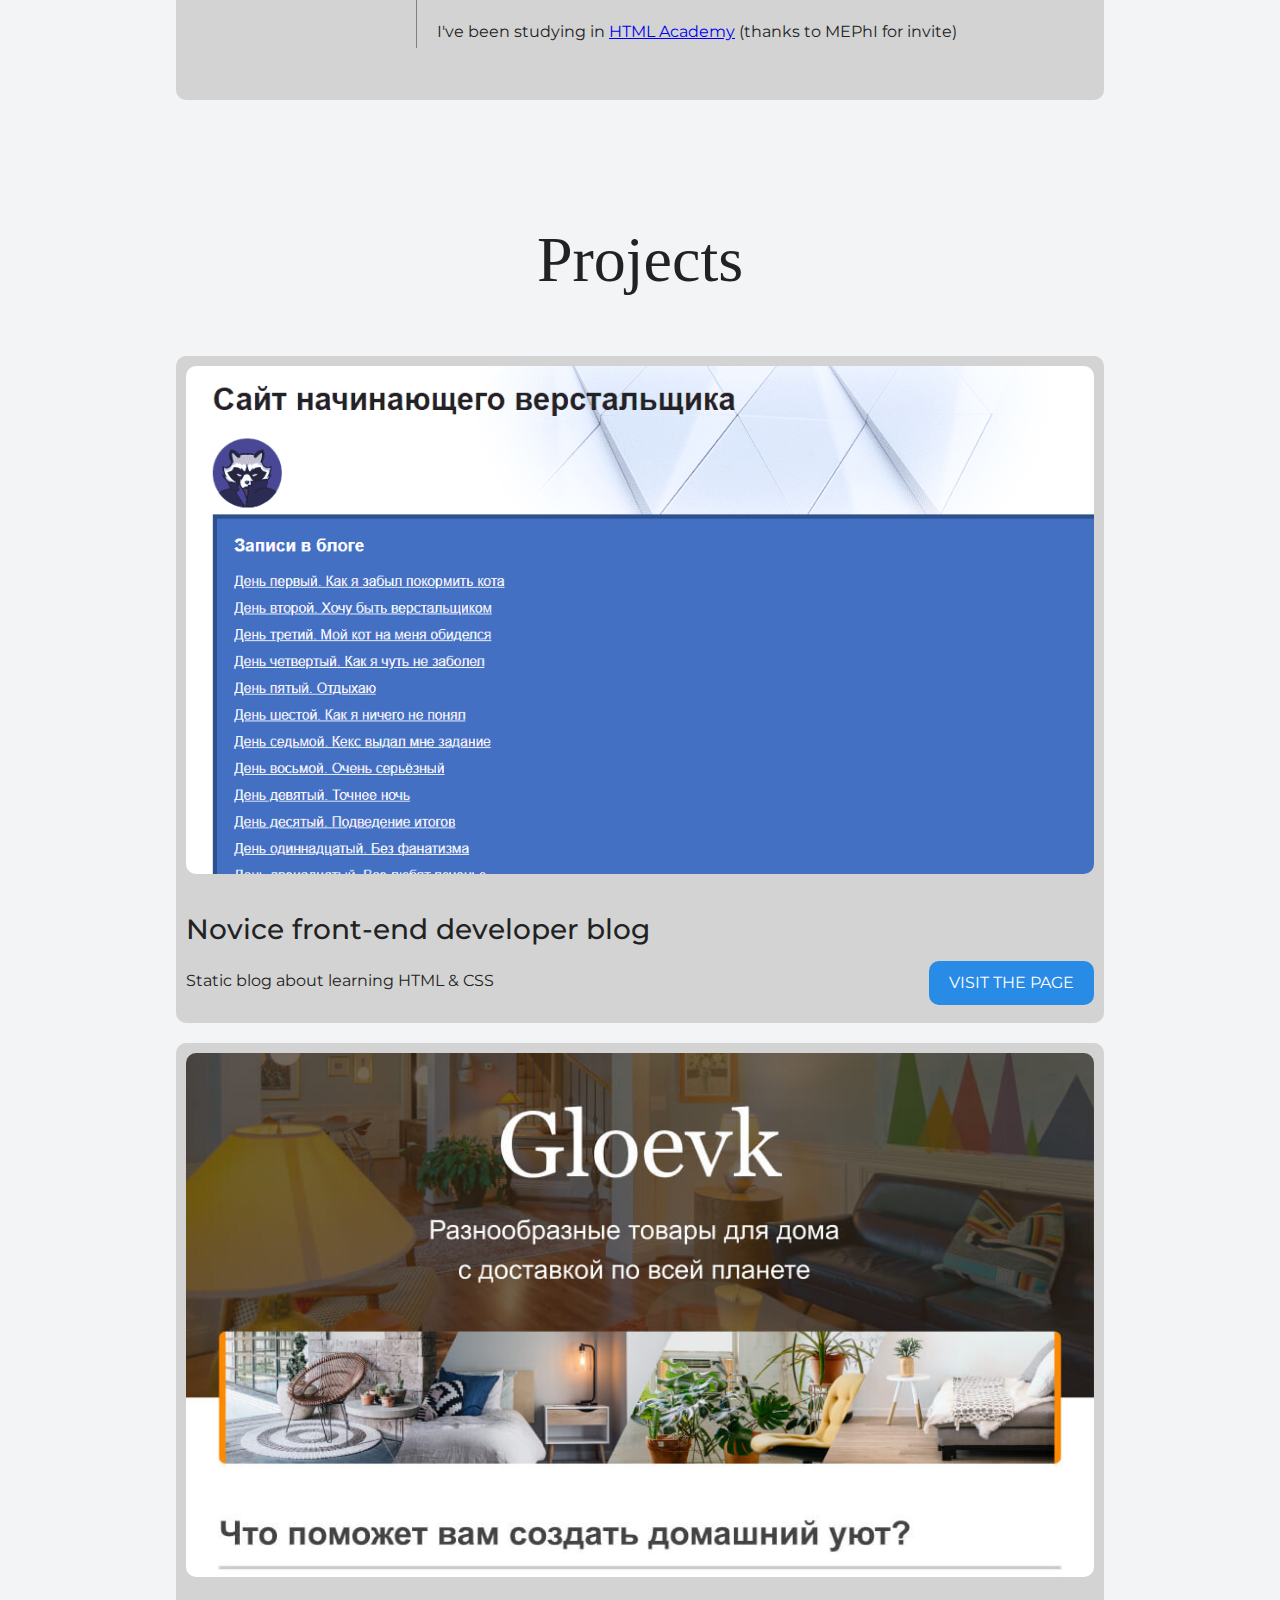
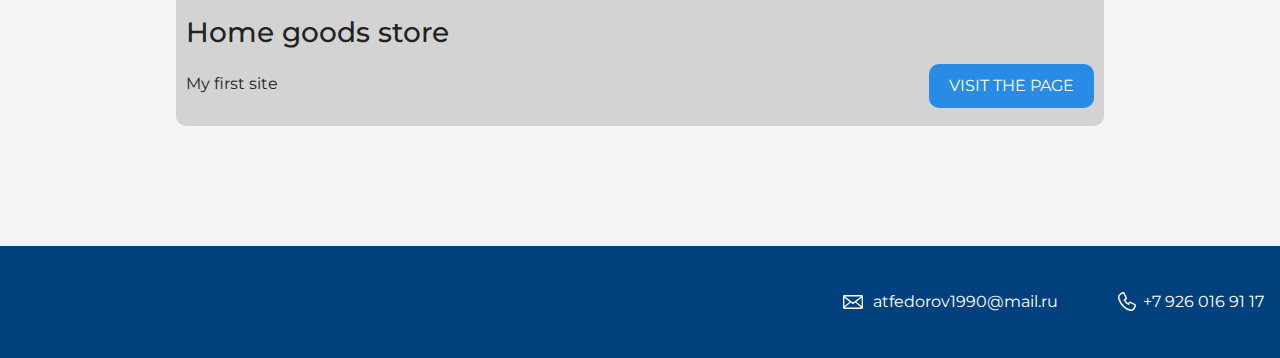
==== commit 687f8ec4: "[EDIT]: add target for external link (HTML Academy)" ====
--- a/index.html
+++ b/index.html
@@ -45,7 +45,7 @@
                 </dl>
               </div>
               <h3>Courses</h3>
-              <p>I've been studying in <a href="https://htmlacademy.ru/">HTML Academy</a> (thanks to MEPhI for invite)</p>
+              <p>I've been studying in <a href="https://htmlacademy.ru/" target="_blank">HTML Academy</a> (thanks to MEPhI for invite)</p>
             </div>
           </div>
         </section>
@@ -58,7 +58,7 @@
             </figure>
             <div class="layout-positioner">
               <h3>Novice front-end developer blog</h3>
-              <a class="button" href="source/project-blog/index.html">Visit the page</a>
+              <a class="button" href="source/project-blog/index.html" target="_blank">Visit the page</a>
               <p>Static blog about learning HTML & CSS</p>
             </div>
           </div>
@@ -69,7 +69,7 @@
             </figure>
             <div class="layout-positioner">
               <h3>Home goods store</h3>
-              <a class="button" href="source/project-gloevk/index.html">Visit the page</a>
+              <a class="button" href="source/project-gloevk/index.html" target="_blank">Visit the page</a>
               <p>My first site</p>
             </div>
           </div>
--- a/style.css
+++ b/style.css
@@ -71,6 +71,12 @@
 
 .intro {
   margin: 0 0 120px;
+}
+
+.intro .layout-positioner {
+  background-color: lightgray;
+  padding: 20px;
+  border-radius: 10px;
 }
 
 .subheading {
@@ -144,6 +150,10 @@
   border-radius: 6px;
 }
 
+.level div:hover {
+  cursor: pointer;
+}
+
 .portfolio {
   margin: 0 0 120px;
 }
@@ -220,8 +230,6 @@
   float: left;
   width: 160px;
   padding: 20px;
-  background-color: lightgray;
-  border-radius: 10px;
 }
 
 .layout-column2 {
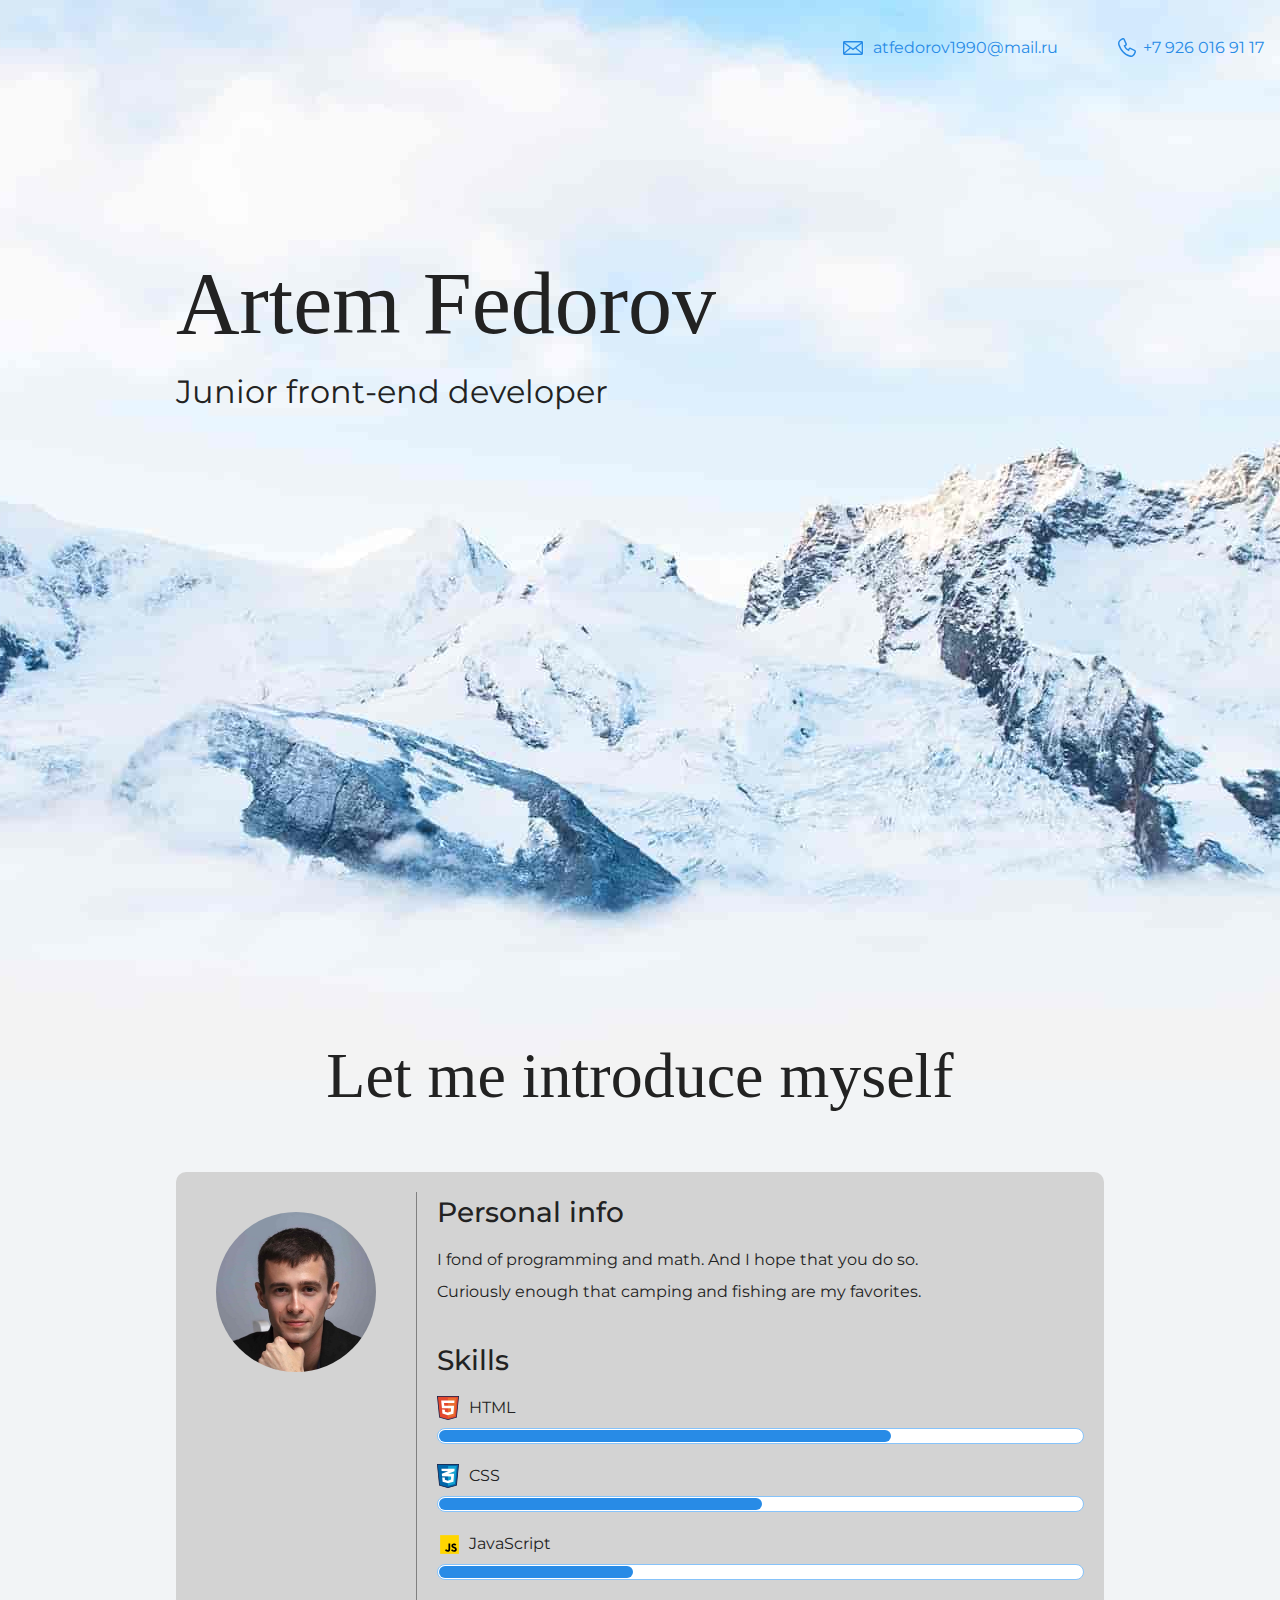
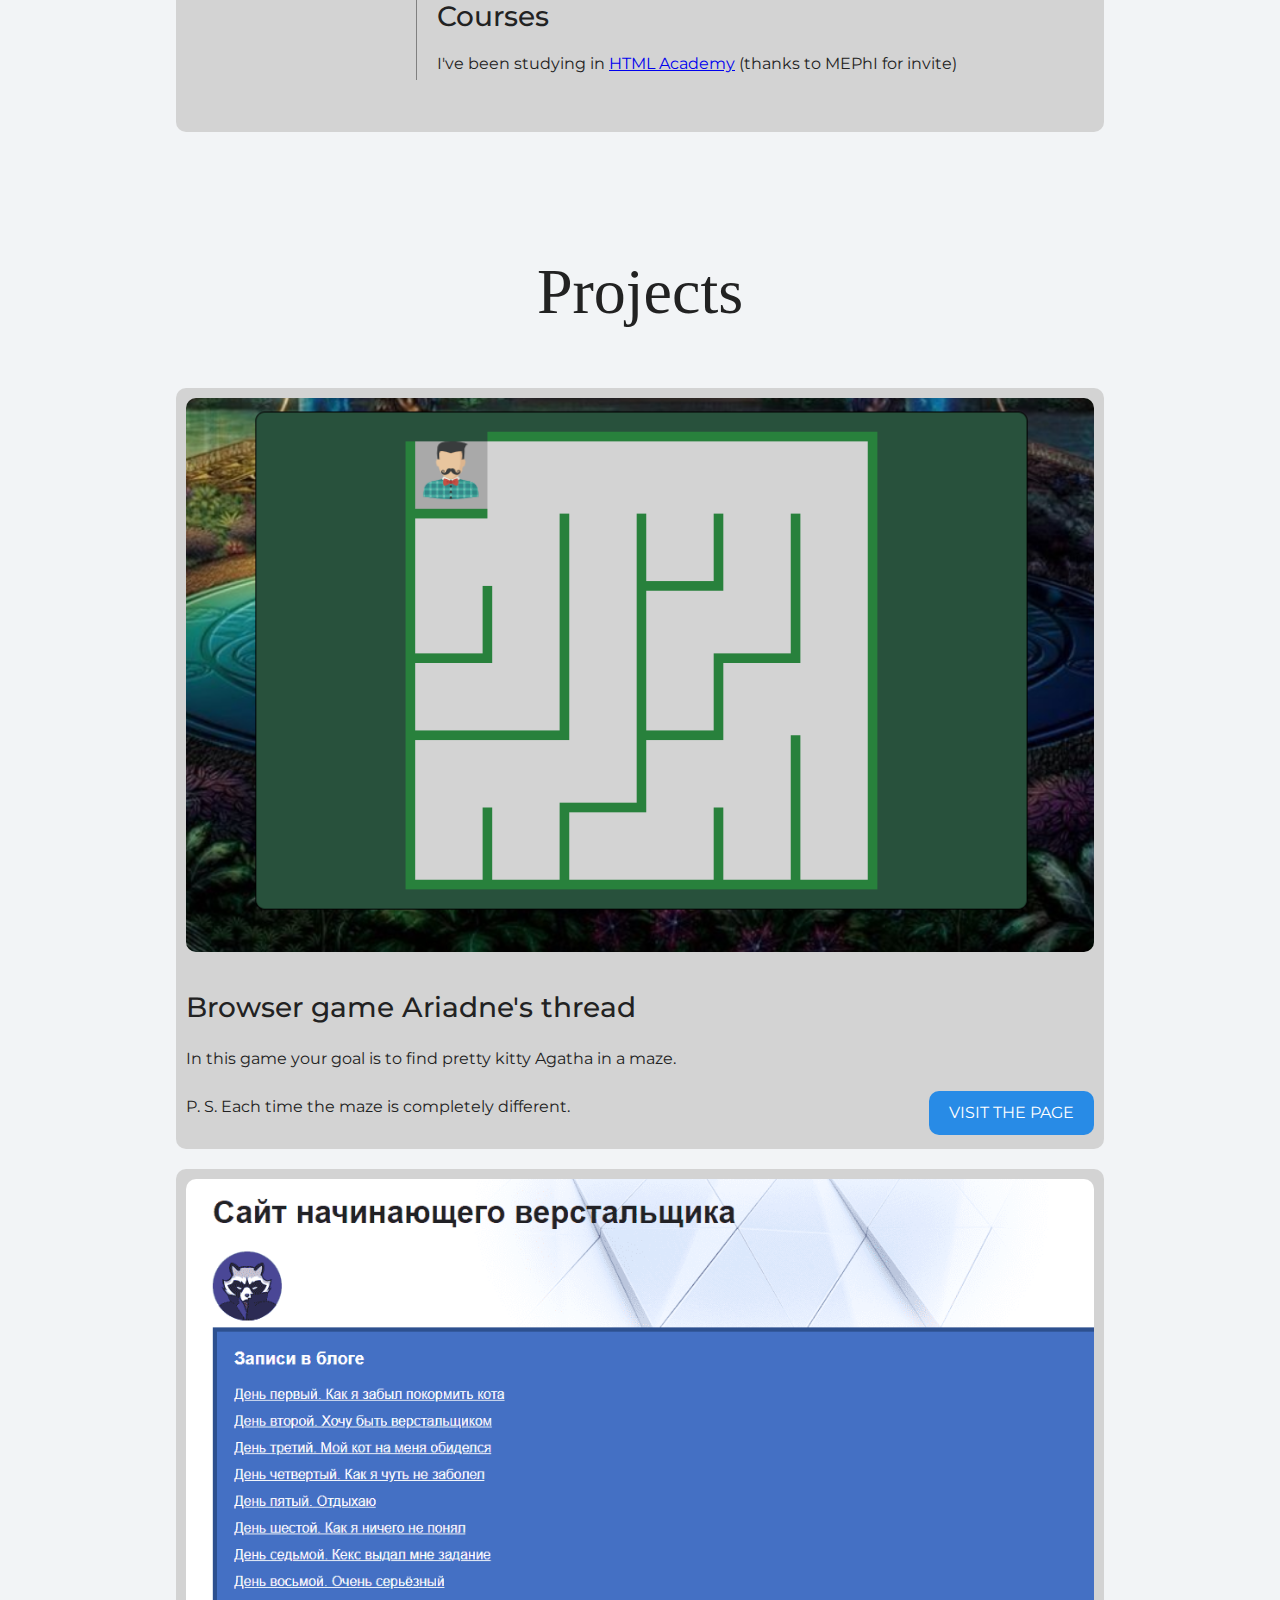
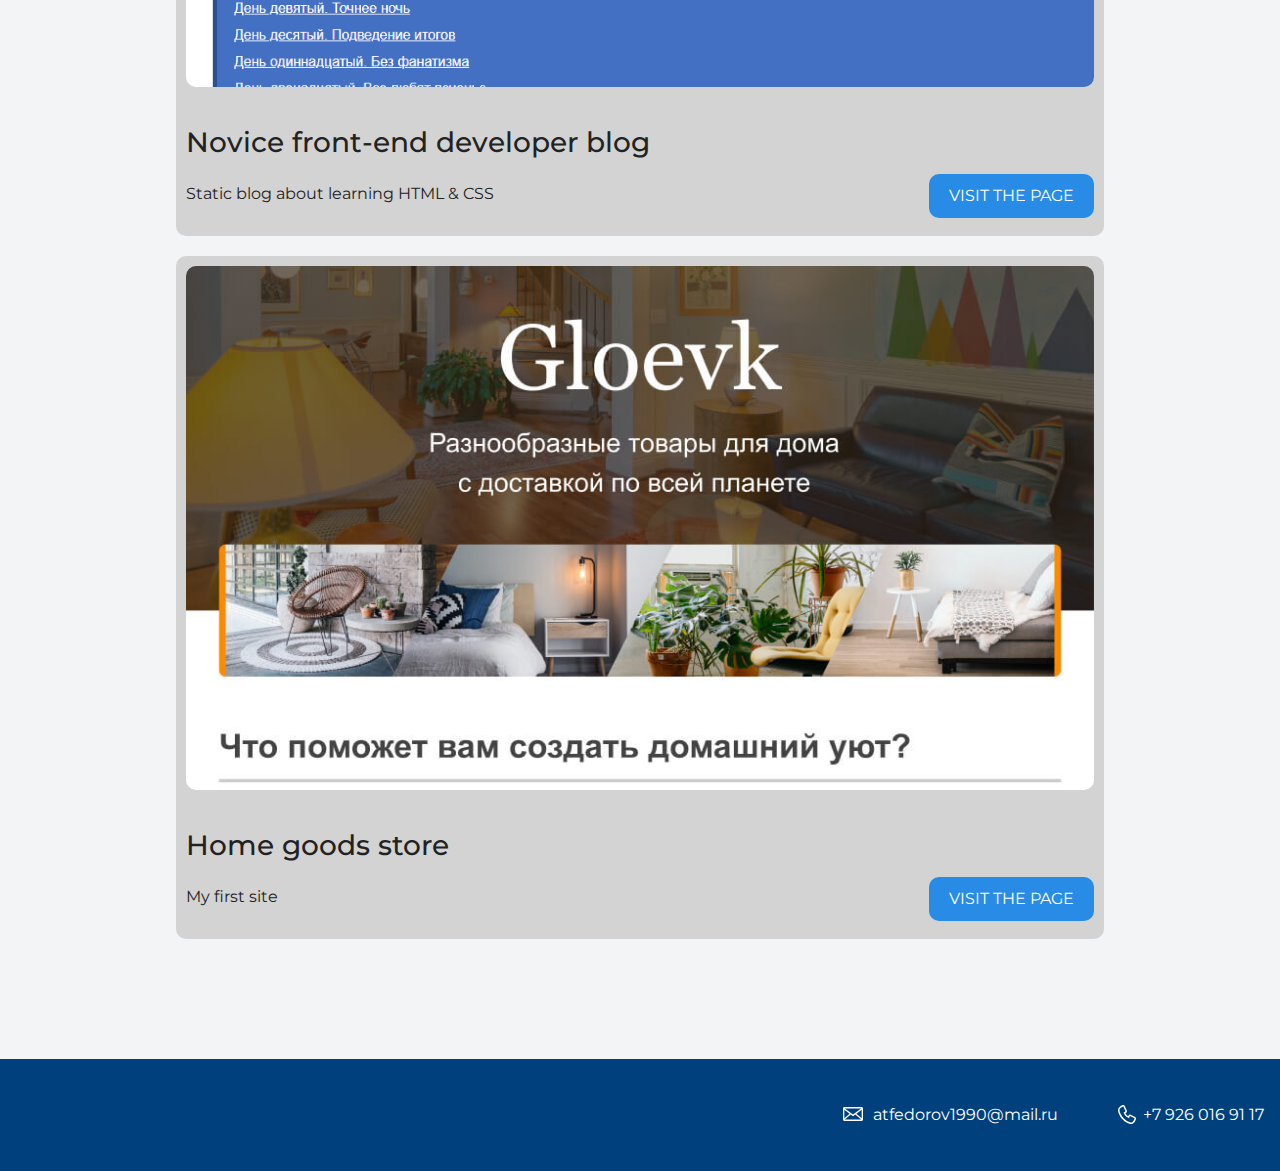
==== commit 190a594c: "Add new project maze in portfolio." ====
--- a/index.html
+++ b/index.html
@@ -32,7 +32,8 @@
             </div>
             <div class="layout-column2">
               <h3>Personal info</h3>
-              <p>As far as I know nobody really interested in this part.</p>
+              <p>I fond of programming and math. And I hope that you do so.<br>
+              Curiously enough that camping and fishing are my favorites.</p>
               <div class="skills">
                 <h3>Skills</h3>
                 <dl class="skills-list">
@@ -54,7 +55,19 @@
           <h2 class="subheading">Projects</h2>
           <div class="project">
             <figure class="project-image">
-              <img src="files/project-blog.png" width="908" alt="Сайт начинающего верстальщика">
+              <img src="files/project-maze.png" width="908" alt="Browser game Ariadne's thread">
+            </figure>
+            <div class="layout-positioner">
+              <h3>Browser game Ariadne's thread</h3>
+              <p>In this game your goal is to find pretty kitty Agatha in a maze.</p>
+              <a class="button" href="source/project-maze/index.html" target="_blank">Visit the page</a>
+              <p>P. S. Each time the maze is completely different.</p>
+            </div>
+          </div>
+          
+          <div class="project">
+            <figure class="project-image">
+              <img src="files/project-blog.png" width="908" alt="Novice front-end developer site">
             </figure>
             <div class="layout-positioner">
               <h3>Novice front-end developer blog</h3>
@@ -65,7 +78,7 @@
           
           <div class="project">
             <figure class="project-image">
-              <img src="files/project-gloevk.jpg" width="908" alt="Cайт магазина товаров для дома">
+              <img src="files/project-gloevk.jpg" width="908" alt="Home goods store">
             </figure>
             <div class="layout-positioner">
               <h3>Home goods store</h3>
@@ -76,6 +89,7 @@
         </section>
       </div>
     </main>
+    
 
     <footer class="page-footer">
       <div class="container">
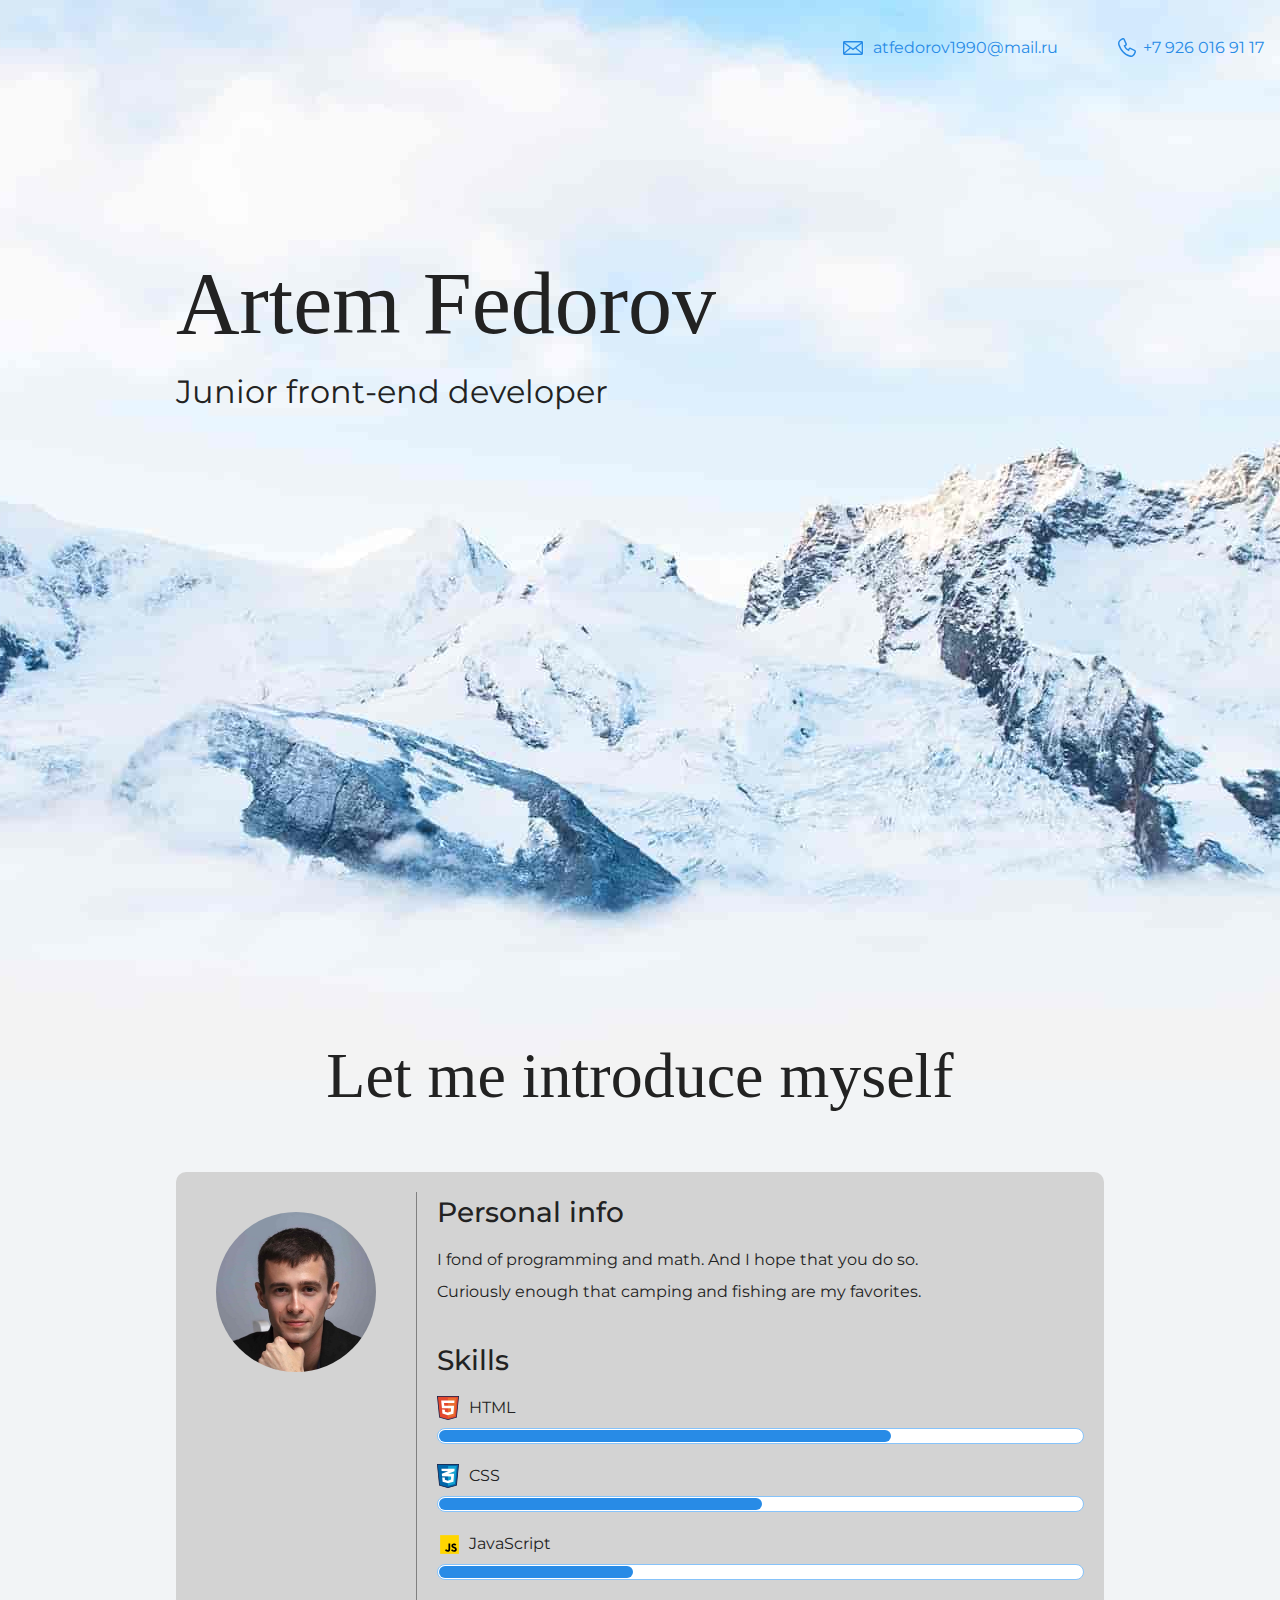
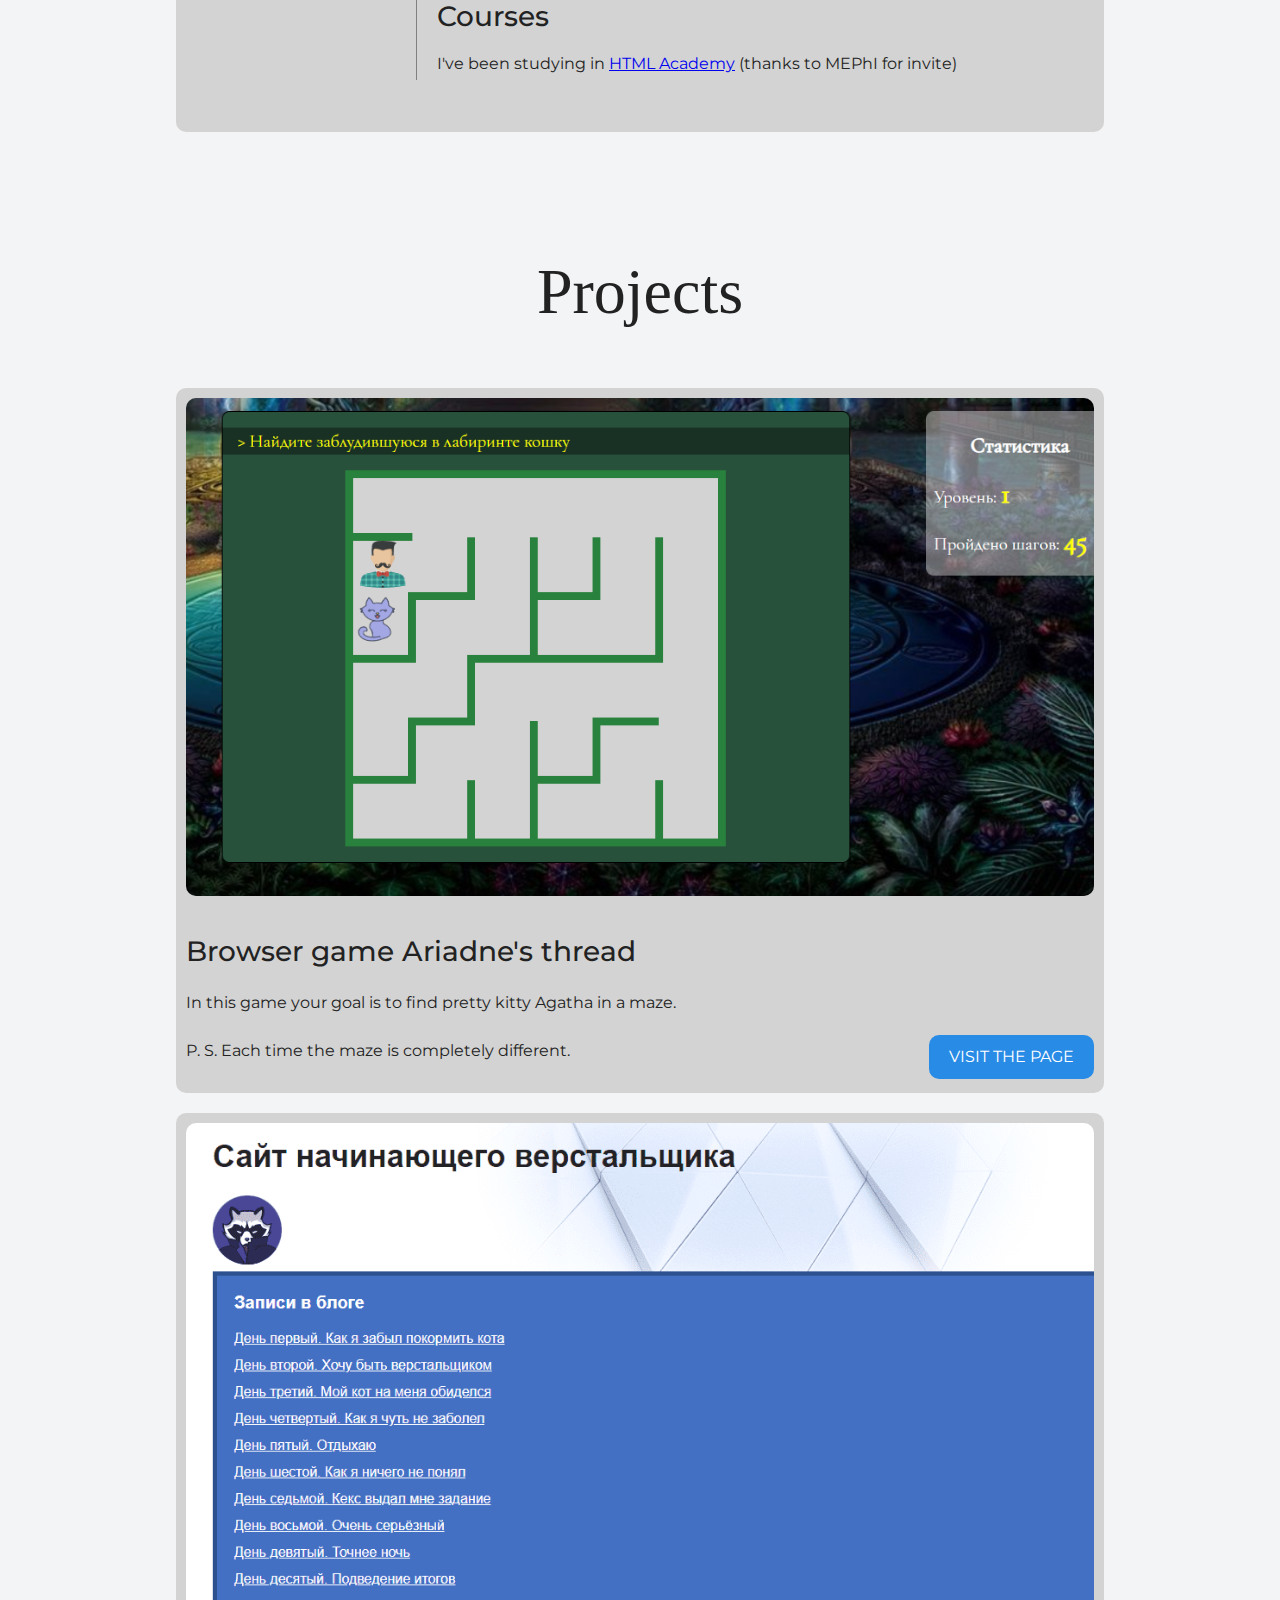
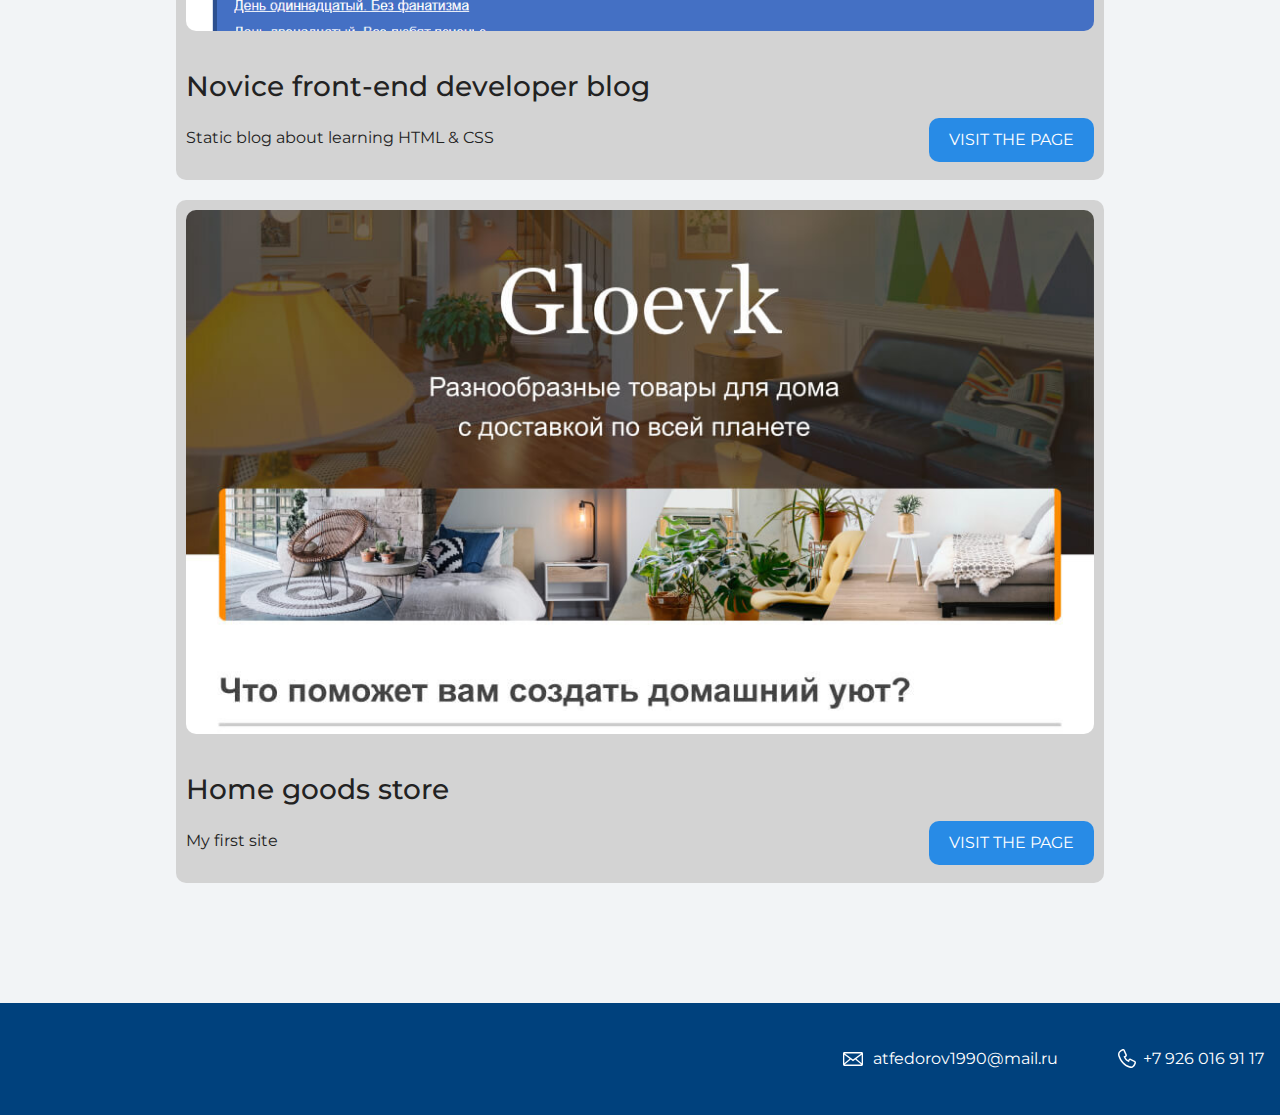
==== commit af511b14: "try using favicon for site" ====
--- a/index.html
+++ b/index.html
@@ -2,6 +2,7 @@
 <html lang="en">
   <head>
     <meta charset="UTF-8">
+    <link rel="shortcut icon" type="image/x-icon" href="favicon.ico">
     <link rel="stylesheet" href="style.css">
     <link href="https://fonts.googleapis.com/css?family=Montserrat:400,500,700|Old+Standard+TT&display=swap&subset=cyrillic" rel="stylesheet">
     <title>Junior front-end developer portfolio</title>
